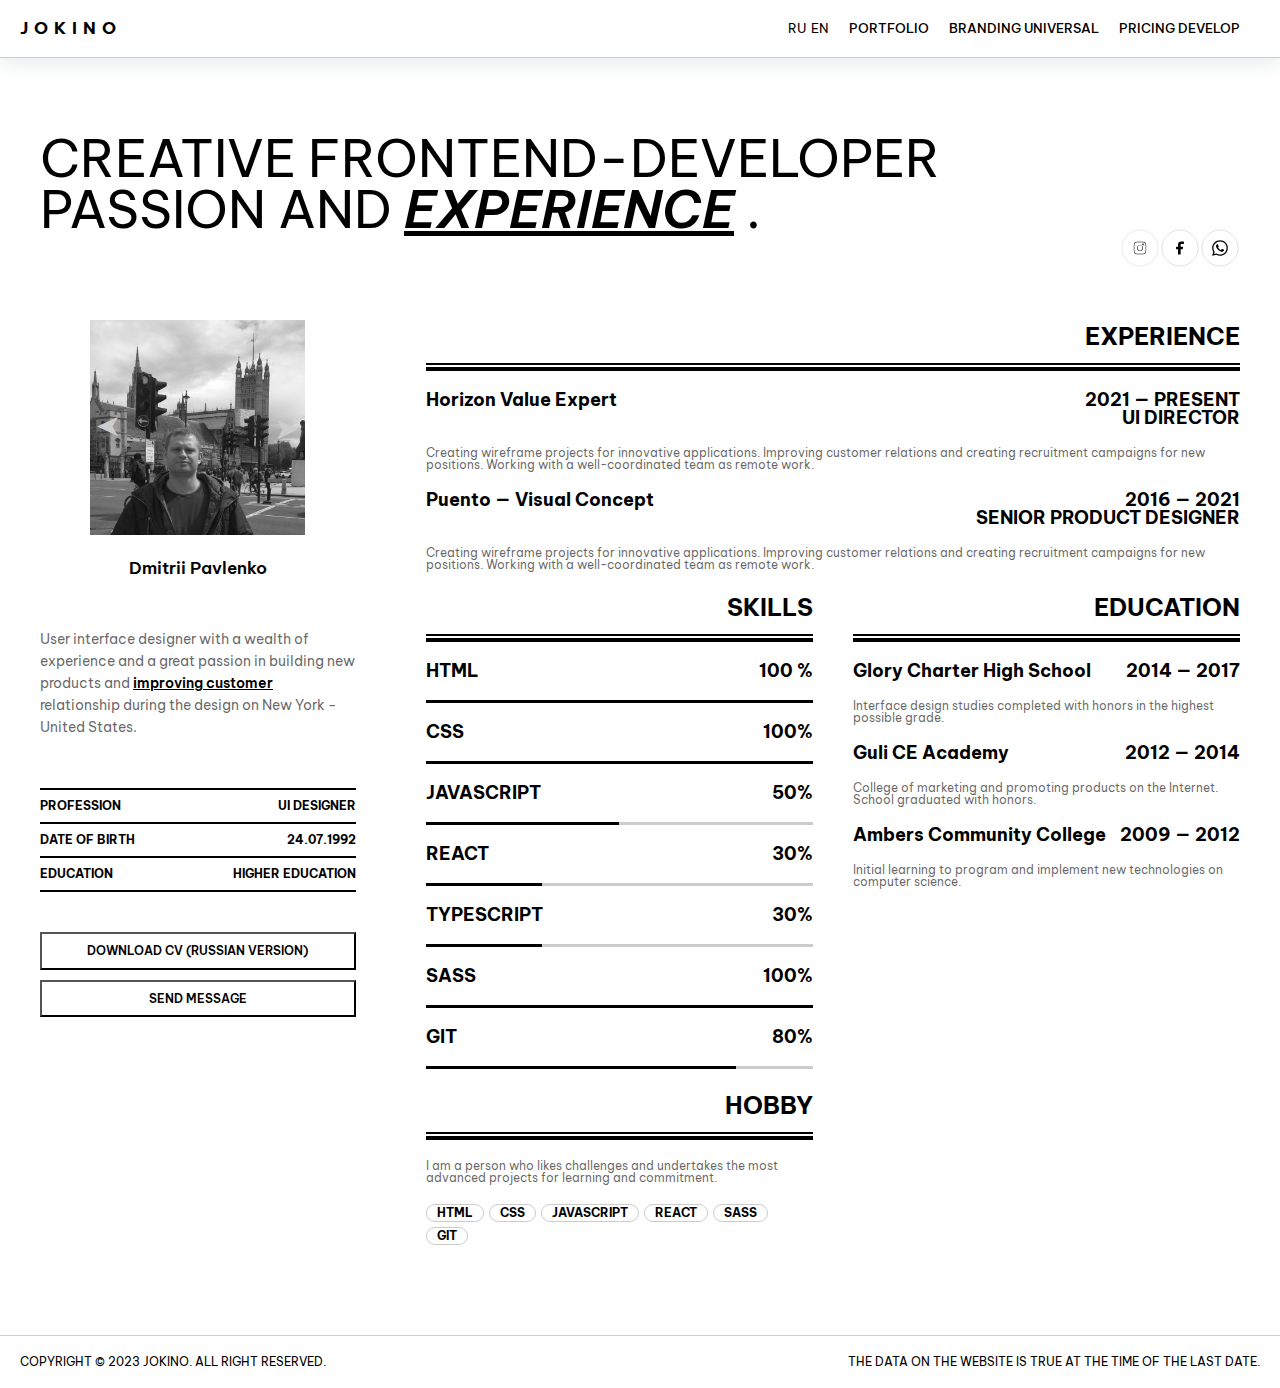
==== index.html @ 21a32575 "add slider" ====
<!doctype html>
<html lang="en">
<head>
    <meta charset="UTF-8">
    <meta name="viewport"
          content="width=device-width, user-scalable=no, initial-scale=1.0, maximum-scale=1.0, minimum-scale=1.0">
    <title>CV | Dmitrii Pavlenko</title>
    <link rel="stylesheet" href="./src/css/reset.css"/>
    <link rel="stylesheet" href="./src/css/style.css"/>
    <link rel="stylesheet" href="./src/css/normalize.css"/>
    <script defer src="./src/js/script.js"></script>
</head>
<body>
<header class="header">
    <div class="header__outer outer">
        <div class="header__inner inner">
            <div class="header__logo-box">
                <span class="header__logo-text">JOKINO</span>
            </div>
            <div class="header__language-box">
                <div class="header__language-item header__language--ru">RU</div>
                <div class="header__language-item header__language--en">EN</div>
            </div>
            <nav id="nav" class="header__nav">
                <ul class="header__nav-list">
                    <li>
                        <span class="header__logo-text logo-text-appear">JOKINO</span>
                    </li>
                    <li class="header__nav-item">
                        <a class="header__nav-link" href="#">PORTFOLIO</a>
                    </li>
                    <li class="header__nav-item">
                        <a class="header__nav-link" href="#">BRANDING UNIVERSAL</a>
                    </li>
                    <li class="header__nav-item">
                        <a class="header__nav-link" href="#">PRICING DEVELOP</a>
                    </li>
                </ul>
            </nav>
            <div class="header__burger-box" >
                <div id="burger" class="header__burger-button" tabindex="0">
                    <div class="header__burger-line-box">
                        <div class="header__line header__line--top"></div>
                        <div class="header__line header__line--bottom"></div>
                    </div>
                </div>
            </div>
        </div>
    </div>
</header>
<div class="content">
    <div class="content__outer outer">
        <div class="content__inner inner">
            <div class="content__top-container">
                <div class="content__title-box">
                    <h1 class="content__title">CREATIVE FRONTEND-DEVELOPER <br> PASSION AND <span
                            class="content__title-strong">EXPERIENCE</span> .</h1>
                </div>
                <div class="content__social">
                    <ul class="content__social-list">
                        <li class="content__social-item">
                            <a href="https://www.instagram.com/dmitry_pavlenko_frontend/" class="content__social-link">
                                <svg class="content__social-icon content__social-icon--inst" fill="#000000" width="64px"
                                     height="64px" viewBox="-49.28 -49.28 162.56 162.56"
                                     xmlns="http://www.w3.org/2000/svg">
                                    <g id="SVGRepo_bgCarrier" stroke-width="0"
                                       transform="translate(3.1999999999999993,3.1999999999999993), scale(0.9)">
                                        <rect x="-49.28" y="-49.28" width="162.56" height="162.56" rx="81.28"
                                              fill="#ffffff" stroke-width="2" stroke="#CCCCCC"></rect>
                                    </g>
                                    <g id="SVGRepo_tracerCarrier" stroke-linecap="round" stroke-linejoin="round"></g>
                                    <g id="SVGRepo_iconCarrier"><title></title>
                                        <path d="M44,57H20A13,13,0,0,1,7,44V20A13,13,0,0,1,20,7H44A13,13,0,0,1,57,20V44A13,13,0,0,1,44,57ZM20,9A11,11,0,0,0,9,20V44A11,11,0,0,0,20,55H44A11,11,0,0,0,55,44V20A11,11,0,0,0,44,9Z"></path>
                                        <path d="M32,43.67A11.67,11.67,0,1,1,43.67,32,11.68,11.68,0,0,1,32,43.67Zm0-21.33A9.67,9.67,0,1,0,41.67,32,9.68,9.68,0,0,0,32,22.33Z"></path>
                                        <path d="M44.5,21A3.5,3.5,0,1,1,48,17.5,3.5,3.5,0,0,1,44.5,21Zm0-5A1.5,1.5,0,1,0,46,17.5,1.5,1.5,0,0,0,44.5,16Z"></path>
                                    </g>
                                </svg>
                            </a>
                        </li>
                        <li class="content__social-item">
                            <a href="https://www.facebook.com/DmitriijPavlenko/" class="content__social-link">
                                <svg class="content__social-icon content__social-icon--fb" fill="#000000" width="40px"
                                     height="40px" viewBox="-18.48 -18.48 60.96 60.96" id="facebook"
                                     data-name="Flat Color" xmlns="http://www.w3.org/2000/svg">
                                    <g id="SVGRepo_bgCarrier" stroke-width="0"
                                       transform="translate(1.1999999999999993,1.1999999999999993), scale(0.9)">
                                        <rect x="-18.48" y="-18.48" width="60.96" height="60.96" rx="30.48"
                                              fill="#ffffff" stroke-width="1" stroke="#CCCCCC"></rect>
                                    </g>
                                    <g id="SVGRepo_tracerCarrier" stroke-linecap="round" stroke-linejoin="round"></g>
                                    <g id="SVGRepo_iconCarrier">
                                        <path id="primary"
                                              d="M14,6h3a1,1,0,0,0,1-1V3a1,1,0,0,0-1-1H14A5,5,0,0,0,9,7v3H7a1,1,0,0,0-1,1v2a1,1,0,0,0,1,1H9v7a1,1,0,0,0,1,1h2a1,1,0,0,0,1-1V14h2.22a1,1,0,0,0,1-.76l.5-2a1,1,0,0,0-1-1.24H13V7A1,1,0,0,1,14,6Z"></path>
                                    </g>
                                </svg>
                            </a>
                        </li>
                        <li class="content__social-item">
                            <a href="https://wa.me/79615162406" class="content__social-link">

                                <svg class="content__social-icon content__social-icon--whats" fill="#000000"
                                     height="64px" width="64px" id="Icon"
                                     xmlns="http://www.w3.org/2000/svg"
                                     viewBox="-18.48 -18.48 60.96 60.96"
                                     xml:space="preserve" stroke="#7c7c7c" stroke-width="0.00024000000000000003"><g id="SVGRepo_bgCarrier" stroke-width="0" transform="translate(1.1999999999999993,1.1999999999999993), scale(0.9)"><rect x="-18.48" y="-18.48" width="60.96" height="60.96" rx="30.48" fill="#ffffff" stroke-width="1" stroke="#CCCCCC"></rect></g>
                                    <g id="SVGRepo_tracerCarrier" stroke-linecap="round" stroke-linejoin="round"
                                       stroke="#CCCCCC" stroke-width="0.096"></g>
                                    <g id="SVGRepo_iconCarrier"> <g id="WA_Logo"> <g> <path fill-rule="evenodd"
                                                                                            clip-rule="evenodd"
                                                                                            d="M20.5,3.5C18.25,1.25,15.2,0,12,0C5.41,0,0,5.41,0,12c0,2.11,0.65,4.11,1.7,5.92 L0,24l6.33-1.55C8.08,23.41,10,24,12,24c6.59,0,12-5.41,12-12C24,8.81,22.76,5.76,20.5,3.5z M12,22c-1.78,0-3.48-0.59-5.01-1.49 l-0.36-0.22l-3.76,0.99l1-3.67l-0.24-0.38C2.64,15.65,2,13.88,2,12C2,6.52,6.52,2,12,2c2.65,0,5.2,1.05,7.08,2.93S22,9.35,22,12 C22,17.48,17.47,22,12,22z M17.5,14.45c-0.3-0.15-1.77-0.87-2.04-0.97c-0.27-0.1-0.47-0.15-0.67,0.15 c-0.2,0.3-0.77,0.97-0.95,1.17c-0.17,0.2-0.35,0.22-0.65,0.07c-0.3-0.15-1.26-0.46-2.4-1.48c-0.89-0.79-1.49-1.77-1.66-2.07 c-0.17-0.3-0.02-0.46,0.13-0.61c0.13-0.13,0.3-0.35,0.45-0.52s0.2-0.3,0.3-0.5c0.1-0.2,0.05-0.37-0.02-0.52 C9.91,9.02,9.31,7.55,9.06,6.95c-0.24-0.58-0.49-0.5-0.67-0.51C8.22,6.43,8.02,6.43,7.82,6.43S7.3,6.51,7.02,6.8 C6.75,7.1,5.98,7.83,5.98,9.3c0,1.47,1.07,2.89,1.22,3.09c0.15,0.2,2.11,3.22,5.1,4.51c0.71,0.31,1.27,0.49,1.7,0.63 c0.72,0.23,1.37,0.2,1.88,0.12c0.57-0.09,1.77-0.72,2.02-1.42c0.25-0.7,0.25-1.3,0.17-1.42C18,14.68,17.8,14.6,17.5,14.45z"></path> </g> </g> </g></svg>
                            </a>
                        </li>
                    </ul>
                </div>
            </div>
            <div class="content__bottom-container">
                <div class="content__left">
                    <div class="content__slider">
                    <div class="content__slider-line">
                        <img class="content__slider-img" src="./src/images/avatar.jpg" alt="Photo London">
                        <img class="content__slider-img" src="./src/images/avatarThai.jpg" alt="Photo Thai">
                        <img class="content__slider-img" src="./src/images/avatarAlmatyCut.jpg" alt="Photo Thai">


                    </div>
                        <button class="content__btn content__btn--prev">&#10148</button>
                        <button class="content__btn content__btn--next">&#10148</button>

                    </div>
                    <p class="content__name">Dmitrii Pavlenko</p>
                    <p class="content__name-description description">
                        User interface designer with a wealth of experience and a great passion in building new products
                        and <u class="content__description-strong">improving customer</u> relationship during the design
                        on New York - United States.
                    </p>
                    <div class="content__personality-box">
                        <div class="content__personality-item content__personality-item--first">
                            <span class="content__text text">PROFESSION</span>
                            <span class="content__text text">UI DESIGNER</span>
                        </div>
                        <div class="content__personality-item">
                            <span class="content__text text">DATE OF BIRTH</span>
                            <span class="content__text text">24.07.1992</span>
                        </div>
                        <div class="content__personality-item">
                            <span class="content__text text">EDUCATION</span>
                            <span class="content__text text">HIGHER EDUCATION</span>
                        </div>
                    </div>
                    <div>
                        <a href="./src/files/cv_russian.pdf" download>
                            <button class="content__button">DOWNLOAD CV (RUSSIAN VERSION)</button>
                        </a>
                    </div>
                    <button class="content__button">SEND MESSAGE</button>
                </div>
                <div class="content__right">
                    <div class="content__middle-box">
                        <div class="content__heading-box">
                            <h3 class="content__middle-heading">EXPERIENCE</h3>
                            <div class="content__middle-line"></div>
                        </div>
                        <div class="content__middle-personality-box">
                            <div class="content__middle-personality-item">
                                <span class="content__personality-item-left text">Horizon Value Expert</span>
                                <div class="content_personality-item-right">
                                    <span class="content__personality-text text">2021 — PRESENT </span>
                                    <span class="content__personality-text text">UI DIRECTOR</span>
                                </div>
                            </div>

                            <p class="content__middle-personality-description description">Creating wireframe projects
                                for
                                innovative
                                applications. Improving customer relations and creating recruitment campaigns for new
                                positions. Working with a well-coordinated team as remote work.
                            </p>
                        </div>
                        <div class="content__middle-personality-box">
                            <div class="content__middle-personality-item">
                                <span class="content__personality-item-left text">Puento — Visual Concept</span>
                                <div class="content_personality-item-right">
                                    <span class="content__personality-text text">2016 — 2021</span>
                                    <span class="content__personality-text text">SENIOR PRODUCT DESIGNER</span>
                                </div>
                            </div>
                            <p class="content__middle-personality-description description">Creating wireframe projects
                                for
                                innovative applications. Improving customer relations and creating recruitment campaigns
                                for new positions. Working with a well-coordinated team as remote work.
                            </p>
                        </div>
                    </div>
                    <div class="content__bottom-box">
                        <div class="content__bottom-left">
                            <div class="content__heading-box">
                                <h3 class="content__middle-heading">SKILLS</h3>
                                <div class="content__middle-line"></div>
                            </div>
                            <div class="content__middle-personality-box">
                                <div class="content__personality-item-box">
                                    <div class="content__middle-personality-item">
                                        <span class="content__personality-item-left text">HTML</span>
                                        <div class="content_personality-item-right">
                                            <span class="content__personality-text text">100 %</span>
                                        </div>
                                    </div>
                                    <div class="content__scale content__scale--html"></div>
                                </div>
                                <div class="content__middle-personality-box">
                                    <div class="content__personality-item-box">
                                        <div class="content__middle-personality-item">
                                            <span class="content__personality-item-left text">CSS</span>
                                            <div class="content_personality-item-right">
                                                <span class="content__personality-text text">100%</span>
                                            </div>
                                        </div>
                                        <div class="content__scale content__scale--css"></div>
                                    </div>
                                </div>
                                <div class="content__middle-personality-box">
                                    <div class="content__personality-item-box">
                                        <div class="content__middle-personality-item">
                                            <span class="content__personality-item-left text">JAVASCRIPT</span>
                                            <div class="content_personality-item-right">
                                                <span class="content__personality-text text">50%</span>
                                            </div>
                                        </div>
                                        <div class="content__scale content__scale--javascript"></div>
                                    </div>
                                </div>
                                <div class="content__middle-personality-box">
                                    <div class="content__personality-item-box">
                                        <div class="content__middle-personality-item">
                                            <span class="content__personality-item-left text">REACT</span>
                                            <div class="content_personality-item-right">
                                                <span class="content__personality-text text">30%</span>
                                            </div>
                                        </div>
                                        <div class="content__scale content__scale--react"></div>
                                    </div>
                                </div>
                                <div class="content__middle-personality-box">
                                    <div class="content__personality-item-box">
                                        <div class="content__middle-personality-item">
                                            <span class="content__personality-item-left text">TYPESCRIPT</span>
                                            <div class="content_personality-item-right">
                                                <span class="content__personality-text text">30%</span>
                                            </div>
                                        </div>
                                        <div class="content__scale content__scale--typescript"></div>
                                    </div>
                                </div>
                                <div class="content__middle-personality-box">
                                    <div class="content__personality-item-box">
                                        <div class="content__middle-personality-item">
                                            <span class="content__personality-item-left text">SASS</span>
                                            <div class="content_personality-item-right">
                                                <span class="content__personality-text text">100%</span>
                                            </div>
                                        </div>
                                        <div class="content__scale content__scale--sass"></div>
                                    </div>
                                </div>
                                <div class="content__middle-personality-box">
                                    <div class="content__personality-item-box">
                                        <div class="content__middle-personality-item">
                                            <span class="content__personality-item-left text">GIT</span>
                                            <div class="content_personality-item-right">
                                                <span class="content__personality-text text">80%</span>
                                            </div>
                                        </div>
                                        <div class="content__scale content__scale--git"></div>
                                    </div>
                                </div>
                            </div>
                            <div class="content__heading-box">
                                <h3 class="content__middle-heading">HOBBY</h3>
                                <div class="content__middle-line"></div>
                            </div>
                            <p class="content__middle-personality-description description">I am a person who likes
                                challenges and undertakes the most advanced projects for learning and commitment.
                            </p>
                            <div class="content__tag-box">
                                <div class="content__tag">HTML</div>
                                <div class="content__tag">CSS</div>
                                <div class="content__tag">JAVASCRIPT</div>
                                <div class="content__tag">REACT</div>
                                <div class="content__tag">SASS</div>
                                <div class="content__tag">GIT</div>
                            </div>

                        </div>
                        <div class="content__bottom-right">
                            <div class="content__heading-box">
                                <h3 class="content__middle-heading">EDUCATION</h3>
                                <div class="content__middle-line"></div>
                            </div>
                            <div class="content__middle-personality-box">
                                <div class="content__middle-personality-item">
                                    <span class="content__personality-item-left text">Glory Charter High School</span>
                                    <div class="content_personality-item-right">
                                        <span class="content__personality-text text">2014 — 2017</span>
                                    </div>
                                </div>
                                <p class="content__middle-personality-description description">Interface design studies
                                    completed with honors in the highest possible grade.
                                </p>
                            </div>
                            <div class="content__middle-personality-box">
                                <div class="content__middle-personality-item">
                                    <span class="content__personality-item-left text">Guli CE Academy</span>
                                    <div class="content_personality-item-right">
                                        <span class="content__personality-text text">2012 — 2014</span>
                                    </div>
                                </div>

                                <p class="content__middle-personality-description description">College of marketing and
                                    promoting products on the Internet. School graduated with honors.
                                </p>
                            </div>
                            <div class="content__middle-personality-box">
                                <div class="content__middle-personality-item">
                                    <span class="content__personality-item-left text">Ambers Community College</span>
                                    <div class="content_personality-item-right">
                                        <span class="content__personality-text text">2009 — 2012</span>
                                    </div>
                                </div>
                                <p class="content__middle-personality-description description">Initial learning to
                                    program and implement new technologies on computer science.
                                </p>
                            </div>

                        </div>
                    </div>
                </div>
            </div>
        </div>
    </div>
</div>
<footer class="footer">
    <div class="footer__outer outer">
        <div class="footer__inner inner">
            <div class="footer__copyright-box">
                <p> COPYRIGHT © 2023 JOKINO. ALL RIGHT RESERVED.</p>
            </div>
            <div CLASS="footer__data-box">
                <p class="footer__data-text">THE DATA ON THE WEBSITE IS TRUE AT THE TIME OF THE LAST DATE.
            </div>
        </div>
    </div>
</footer>

</body>
</html>
---- src/css/style.css ----
@import url('https://fonts.googleapis.com/css2?family=Be+Vietnam+Pro:wght@400;500;600&display=swap');

* {
    box-sizing: border-box;
}

a {
    color: inherit;
}

html {
    font-family: 'Be Vietnam Pro', sans-serif;
    font-size: 12px;
}

.description {
    color: #00000099;
}

.text {
    font-size: 1.5rem;
    font-weight: 700;
}

.outer {
    margin: 0 auto;
    max-width: 1920px;
}

.inner {
    margin: 0 auto;
    max-width: 1870px;
}

.header {
    margin-bottom: 40px;
    border-bottom: 1px solid #CCCCCC;
    box-shadow: 0 4px 21px -1px rgba(34, 60, 80, 0.13);
}

.header__inner {
    display: flex;
    align-items: center;
    padding: 20px;
    position: relative;
}

.header__logo-box {
    margin-right: auto;
}

.header__logo-text {
    font-weight: 700;
    font-size: 1.42rem;
    letter-spacing: 0.5rem;
}

.logo-text-appear {
    margin-bottom: 90px;
    display: none;
}

.header__language-box {
    display: flex;
    margin-right: 20px;
}

.header__language-item {
    font-size: 1.085rem;
}

.header__language--ru {
    margin-right: 5px;
}

.header__nav-list {
    display: flex;
}

.header__nav-item {
    margin-right: 20px;
}

.header__nav-link {
    font-size: 1.085rem;
    font-weight: 500;
}

.header__nav-link:hover {
    text-decoration: underline;
}

.header__burger-button {
    position: relative;
    padding: 2px;
    display: none;
    flex-direction: column;
    justify-content: center;
    width: 50px;
    height: 50px;
    cursor: pointer;
}

.header__burger-button:hover .header__line--bottom {
    width: 100%;
}

.header__burger-line-box {
    display: flex;
    flex-direction: column;
    justify-content: center;
    width: 100%;
    height: 6px;
}

.header__line {
    height: 1px;
    background-color: #000000;
    transition: all 0.5s;
}

.header__line--top {
    margin-bottom: 3px;
    width: 100%;
}

.header__line--bottom {
    height: 2px;
    width: 50%;
}


.content__inner {
    max-width: 1200px;
}


.content__top-container {
    margin-bottom: 50px;
    display: flex;
    align-items: flex-end;
    justify-content: space-between;
}

.content__title-box {

}

.content__title {
    font-size: 4.3rem;
}

.content__title-strong {
    font-weight: 600;
    text-decoration: underline;
    font-style: oblique;
    animation: strong-appear 2s linear;
}


.content__social-list {
    display: flex;
}

.content__social-icon {
    width: 40px;
    height: 40px;
    background-repeat: no-repeat;
    background-size: cover;
    transition: all 0.5s ease-in-out;
}

.content__social-icon:hover {
    fill: #ffffff
}

.content__social-icon:hover rect {
    fill: #000000
}

.content__bottom-container {
    margin-bottom: 90px;
    display: flex;
    flex-wrap: nowrap;
}

.content__left {
    margin-right: 70px;
    display: flex;
    flex-direction: column;
    flex-basis: 40%;
}

.content__slider {
    width: 215px;
    margin: 0 auto 25px auto;
    overflow: hidden;
    position: relative;
}

.content__slider-line {
    display: flex;

    transition: all 1s;
}

.content__slider-img {
    width: 215px;
    height: 215px;
    object-fit: cover;
    filter: grayscale(100%);
}

.content__slider-img:hover {
    animation: zoom 0.9s linear both;
}

.content__btn {
    position: absolute;
    top: 50%;
    font-size: 2.5rem;
    color: #CCCCCC;
    background-color: transparent;
    border: #CCCCCC;
    line-height: 1;
}

.content__btn:hover {
    cursor: pointer;
    color: #ffffff;
    /*background-color: #CCCCCC;*/
}

.content__btn--prev {
    left: 0;
    transform: translateY(-50%) rotate(180deg);
}

.content__btn--next {
    right: 0;
    transform: translateY(-50%) ;
}


.content__name {
    margin: 0 auto 50px auto;
    font-size: 1.45rem;
    font-weight: 600;
}

.content__name-description {
    margin-bottom: 50px;
    font-size: 1.18rem;
    font-weight: 400;
    line-height: 22px;
}

.content__description-strong {
    font-weight: 600;
    color: #000000;
    animation: strong-description-appear 2s linear;
}

.content__personality-box {
    margin-bottom: 40px;
}

.content__personality-item--first {
    border-top: 2px solid #000000;
}

.content__personality-item {
    display: flex;
    justify-content: space-between;
    padding-top: 10px;
    padding-bottom: 10px;
    border-bottom: 2px solid #000000;
}

.content__button {
    margin-bottom: 10px;
    width: 100%;
    padding: 10px 20px 10px 20px;
    background-color: transparent;
    font-weight: 600;
    cursor: pointer;
    transition: all 0.5s ease-in-out;
}

.content__button:hover {
    background-color: #000000;
    color: #ffffff;
}

.content__heading-box {
    margin-bottom: 20px;
    overflow: hidden;
}

.content__middle-heading {
    text-align: end;
    margin-bottom: 10px;
    font-size: 2rem;
    font-weight: 700;
    line-height: 33px;
}

.content__middle-line {
    height: 8px;
    border-top: 2px solid black;
    border-bottom: 4px solid black;
    animation: line-transform 2s linear both;
}

.content__middle-personality-item {
    margin-bottom: 20px;
    display: flex;
    justify-content: space-between;
}

.content__personality-item-box {
    transition: all 0.5s;
}

.content__personality-item-box:hover {
    scale: 1.15;

}

.content__scale {
    margin-bottom: 20px;
    width: 100%;
    height: 3px;
    background-color: #CCCCCC;
}

.content__scale::after {
    content: '';
    display: block;
    width: 100%;
    height: 3px;
    background-color: #000000;
    z-index: 1;
    animation: scale-transform-100 2s linear both;
}

.content__scale--javascript:after {
    width: 50%;
    animation: scale-transform-50 2s linear both;
}

.content__scale--react:after {
    width: 30%;
    animation: scale-transform-30 2s linear both;
}

.content__scale--typescript:after {
    width: 30%;
    animation: scale-transform-30 2s linear both;
}

.content__scale--git:after {
    width: 80%;
    animation: scale-transform-80 2s linear both;
}


.content__text {
    font-weight: 700;
    font-size: 1rem;
}

.content_personality-item-right {
    display: flex;
    flex-direction: column;
}

.content__personality-text {
    text-align: end;
}

.content__middle-personality-description {
    margin-bottom: 20px;
}

.content__bottom-box {
    display: flex;
}

.content__bottom-left {
    margin-right: 40px;
    flex-basis: 50%;
}

.content__bottom-right {
    flex-basis: 50%;
}

.content__tag-box {
    display: flex;
    flex-direction: row;
    gap: 5px;
    flex-wrap: wrap;
}

.content__tag {
    border: 1px solid #CCCCCC;
    border-radius: 10px;
    padding: 2px 10px;
    font-weight: 700;

}

.footer {
    border-top: 1px solid #CCCCCC;

}

.footer__inner {
    display: flex;
    justify-content: space-between;
    padding: 20px;
}


@keyframes strong-appear {
    from {
        opacity: 0;
    }
    to {
        opacity: 1;
    }
}

@keyframes zoom {
    0% {
        transform: scale(1);
    }

    100% {
        filter: grayscale(0);
        transform: scale(1.1);
    }
}

@keyframes strong-description-appear {
    from {
        opacity: 0;
    }
    to {
        opacity: 1;
    }
}

@keyframes line-transform {
    0% {
        opacity: 0;
        transform: translateX(100%);
    }
    90% {
        opacity: 1;
        transform: translateX(90%);
    }
    100% {
        opacity: 1;
        transform: translateX(0%);
    }
}

@keyframes scale-transform-100 {
    0% {
        opacity: 0;
        width: 0;
    }
    100% {
        opacity: 1;
        width: 100%;
    }
}

@keyframes scale-transform-50 {
    0% {
        opacity: 0;
        width: 0;
    }
    100% {
        opacity: 1;
        width: 50%;
    }
}

@keyframes scale-transform-30 {
    0% {
        opacity: 0;
        width: 0;
    }
    100% {
        opacity: 1;
        width: 30%;
    }
}

@keyframes scale-transform-80 {
    0% {
        opacity: 0;
        width: 0;
    }
    100% {
        opacity: 1;
        width: 80%;
    }
}

@media (max-width: 1024px) {
    .logo-text-appear {
        display: block;
        color: #ffffff;
    }

    .header__burger-button {
        display: flex;
        z-index: 11;

    }

    .header__burger-button--is-active {
        position: fixed;
        top: 20px;
        right: 20px;

    }

    .header__burger-button--is-active .header__line {
        background-color: #ffffff;
        transition: all 0.5s;
    }

    .header__burger-button--is-active .header__line--top {
        transform: translateY(0px) rotate(-45deg);
        height: 2px;
    }

    .header__burger-button--is-active .header__line--bottom {
        transform: translateY(-5px) rotate(45deg);
        width: 100%;
    }


    .header__nav {
        margin-right: 0;
        position: fixed;
        right: 0;
        top: 1px;
        z-index: 10;
        background-color: #000000;
        transition: transform 0.6s ease-in-out;
        transform: translateX(110%);
        height: 100vh;
    }

    .header__nav-list {
        flex-direction: column;
        padding: 40px 30px 60px 30px;
    }

    .header__nav-item {
        margin-right: 0;
        color: #ffffff;

    }

    .header__nav-item:not(:last-child) {
        margin-bottom: 60px;
    }

    .header__nav-link {
        font-size: 1.5rem;
        font-weight: 600;
    }

    .header__nav--is-active {
        transform: none
    }
}
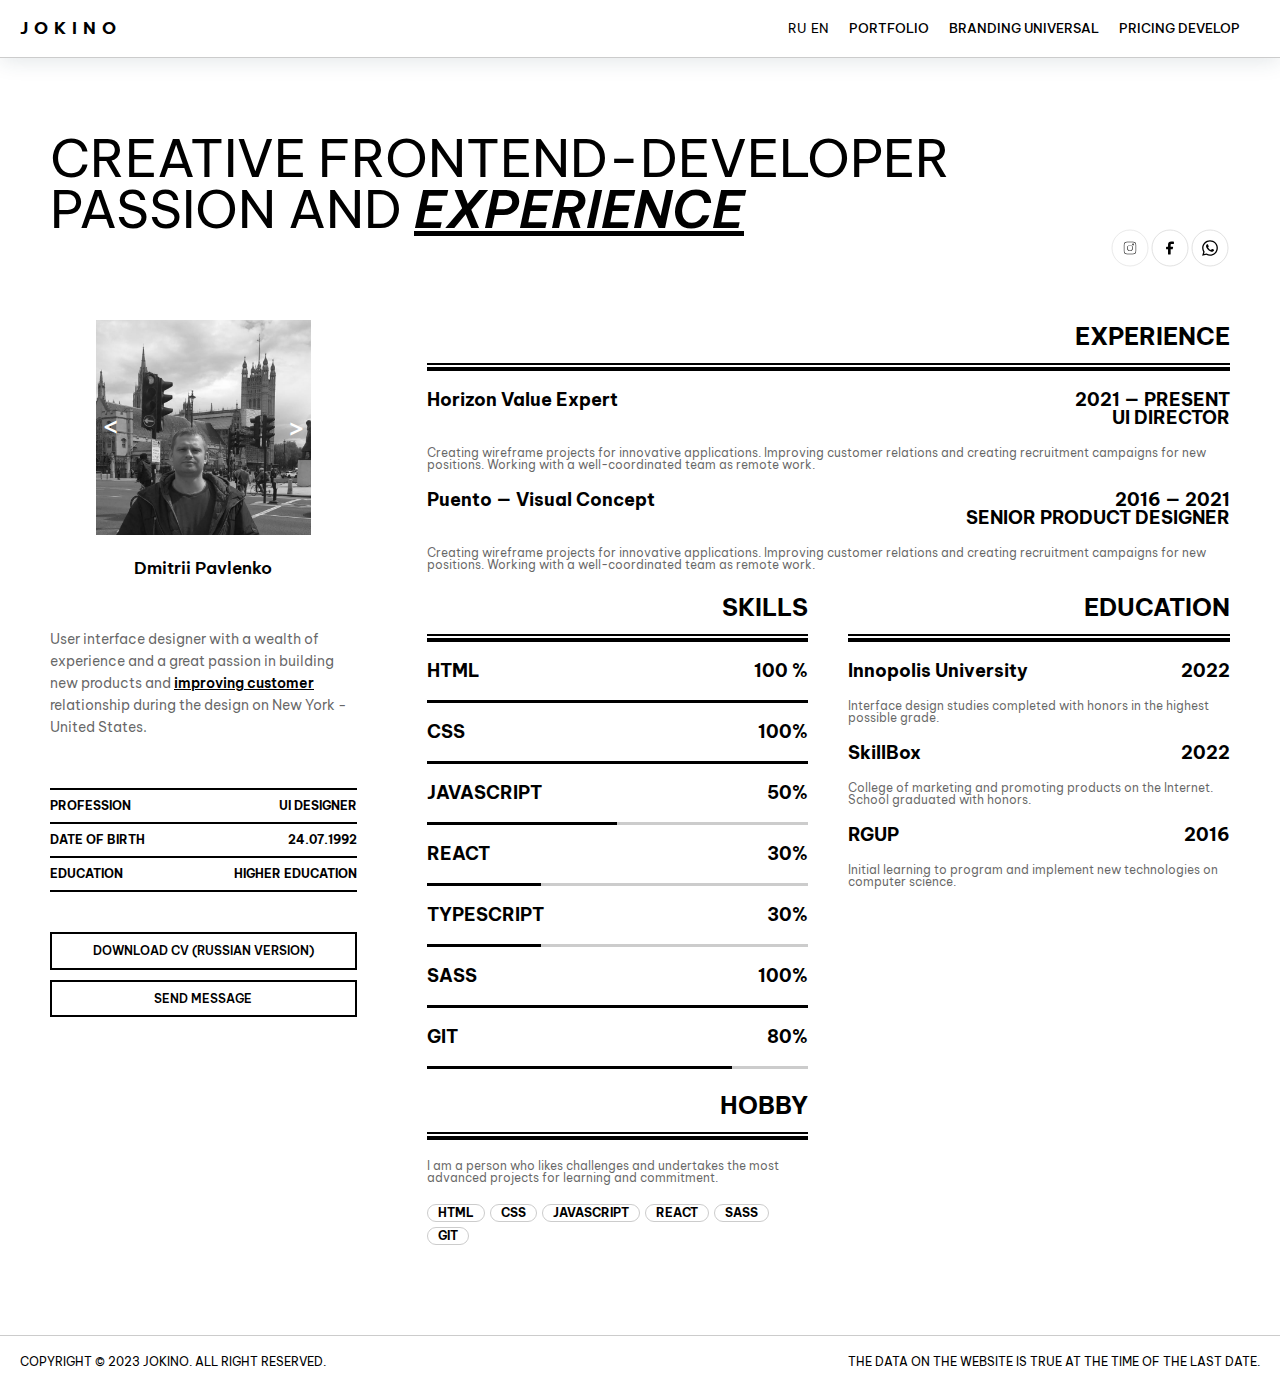
==== commit a14f79d5: "add adaptive" ====
--- a/index.html
+++ b/index.html
@@ -37,7 +37,7 @@
                     </li>
                 </ul>
             </nav>
-            <div class="header__burger-box" >
+            <div class="header__burger-box">
                 <div id="burger" class="header__burger-button" tabindex="0">
                     <div class="header__burger-line-box">
                         <div class="header__line header__line--top"></div>
@@ -54,12 +54,13 @@
             <div class="content__top-container">
                 <div class="content__title-box">
                     <h1 class="content__title">CREATIVE FRONTEND-DEVELOPER <br> PASSION AND <span
-                            class="content__title-strong">EXPERIENCE</span> .</h1>
+                            class="content__title-strong">EXPERIENCE</span></h1>
                 </div>
                 <div class="content__social">
                     <ul class="content__social-list">
                         <li class="content__social-item">
-                            <a href="https://www.instagram.com/dmitry_pavlenko_frontend/" class="content__social-link">
+                            <a href="https://www.instagram.com/dmitry_pavlenko_frontend/" class="content__social-link"
+                               target="_blank">
                                 <svg class="content__social-icon content__social-icon--inst" fill="#000000" width="64px"
                                      height="64px" viewBox="-49.28 -49.28 162.56 162.56"
                                      xmlns="http://www.w3.org/2000/svg">
@@ -78,7 +79,8 @@
                             </a>
                         </li>
                         <li class="content__social-item">
-                            <a href="https://www.facebook.com/DmitriijPavlenko/" class="content__social-link">
+                            <a href="https://www.facebook.com/DmitriijPavlenko/" class="content__social-link"
+                               target="_blank">
                                 <svg class="content__social-icon content__social-icon--fb" fill="#000000" width="40px"
                                      height="40px" viewBox="-18.48 -18.48 60.96 60.96" id="facebook"
                                      data-name="Flat Color" xmlns="http://www.w3.org/2000/svg">
@@ -96,8 +98,7 @@
                             </a>
                         </li>
                         <li class="content__social-item">
-                            <a href="https://wa.me/79615162406" class="content__social-link">
-
+                            <a href="https://wa.me/79615162406" class="content__social-link" target="_blank">
                                 <svg class="content__social-icon content__social-icon--whats" fill="#000000"
                                      height="64px" width="64px" id="Icon"
                                      xmlns="http://www.w3.org/2000/svg"
@@ -116,15 +117,15 @@
             <div class="content__bottom-container">
                 <div class="content__left">
                     <div class="content__slider">
-                    <div class="content__slider-line">
-                        <img class="content__slider-img" src="./src/images/avatar.jpg" alt="Photo London">
-                        <img class="content__slider-img" src="./src/images/avatarThai.jpg" alt="Photo Thai">
-                        <img class="content__slider-img" src="./src/images/avatarAlmatyCut.jpg" alt="Photo Thai">
-
-
-                    </div>
-                        <button class="content__btn content__btn--prev">&#10148</button>
-                        <button class="content__btn content__btn--next">&#10148</button>
+                        <div class="content__slider-line">
+                            <img class="content__slider-img" src="./src/images/avatar.jpg" alt="Photo London">
+                            <img class="content__slider-img" src="./src/images/avatarThai.jpg" alt="Photo Thai">
+                            <img class="content__slider-img" src="./src/images/avatarAlmatyCut.jpg" alt="Photo Thai">
+
+
+                        </div>
+                        <button class="content__btn content__btn--prev" type="button">&gt</button>
+                        <button class="content__btn content__btn--next" type="button">&gt</button>
 
                     </div>
                     <p class="content__name">Dmitrii Pavlenko</p>
@@ -147,12 +148,23 @@
                             <span class="content__text text">HIGHER EDUCATION</span>
                         </div>
                     </div>
-                    <div>
-                        <a href="./src/files/cv_russian.pdf" download>
-                            <button class="content__button">DOWNLOAD CV (RUSSIAN VERSION)</button>
-                        </a>
-                    </div>
-                    <button class="content__button">SEND MESSAGE</button>
+                    <div class="content__button-box">
+
+                        <button class="content__button" type="button">
+                            <a class="content__button-link" href="./src/files/cv_russian.pdf" download>
+                                DOWNLOAD CV (RUSSIAN VERSION)
+                            </a>
+                        </button>
+
+                    </div>
+                    <div class="content__button-box">
+
+                        <button class="content__button" type="button">
+                            <a class="content__button-link" href="#" target="_blank">
+                                SEND MESSAGE
+                            </a>
+                        </button>
+                    </div>
                 </div>
                 <div class="content__right">
                     <div class="content__middle-box">
@@ -298,9 +310,9 @@
                             </div>
                             <div class="content__middle-personality-box">
                                 <div class="content__middle-personality-item">
-                                    <span class="content__personality-item-left text">Glory Charter High School</span>
+                                    <span class="content__personality-item-left text">Innopolis University</span>
                                     <div class="content_personality-item-right">
-                                        <span class="content__personality-text text">2014 — 2017</span>
+                                        <span class="content__personality-text text">2022</span>
                                     </div>
                                 </div>
                                 <p class="content__middle-personality-description description">Interface design studies
@@ -309,9 +321,9 @@
                             </div>
                             <div class="content__middle-personality-box">
                                 <div class="content__middle-personality-item">
-                                    <span class="content__personality-item-left text">Guli CE Academy</span>
+                                    <span class="content__personality-item-left text">SkillBox</span>
                                     <div class="content_personality-item-right">
-                                        <span class="content__personality-text text">2012 — 2014</span>
+                                        <span class="content__personality-text text">2022</span>
                                     </div>
                                 </div>
 
@@ -321,9 +333,9 @@
                             </div>
                             <div class="content__middle-personality-box">
                                 <div class="content__middle-personality-item">
-                                    <span class="content__personality-item-left text">Ambers Community College</span>
+                                    <span class="content__personality-item-left text">RGUP</span>
                                     <div class="content_personality-item-right">
-                                        <span class="content__personality-text text">2009 — 2012</span>
+                                        <span class="content__personality-text text">2016</span>
                                     </div>
                                 </div>
                                 <p class="content__middle-personality-description description">Initial learning to
--- a/src/css/style.css
+++ b/src/css/style.css
@@ -129,6 +129,11 @@
     width: 50%;
 }
 
+.content__outer {
+    max-width: 1340px;
+    padding-left: 50px;
+    padding-right: 50px;
+}
 
 .content__inner {
     max-width: 1200px;
@@ -192,7 +197,7 @@
 }
 
 .content__slider {
-    width: 215px;
+    max-width: 215px;
     margin: 0 auto 25px auto;
     overflow: hidden;
     position: relative;
@@ -200,13 +205,12 @@
 
 .content__slider-line {
     display: flex;
-
     transition: all 1s;
 }
 
 .content__slider-img {
-    width: 215px;
-    height: 215px;
+    max-width: 215px;
+    max-height: 215px;
     object-fit: cover;
     filter: grayscale(100%);
 }
@@ -219,7 +223,7 @@
     position: absolute;
     top: 50%;
     font-size: 2.5rem;
-    color: #CCCCCC;
+    color: #ffffff;
     background-color: transparent;
     border: #CCCCCC;
     line-height: 1;
@@ -227,8 +231,9 @@
 
 .content__btn:hover {
     cursor: pointer;
-    color: #ffffff;
-    /*background-color: #CCCCCC;*/
+    color: #CCCCCC;
+
+
 }
 
 .content__btn--prev {
@@ -238,7 +243,7 @@
 
 .content__btn--next {
     right: 0;
-    transform: translateY(-50%) ;
+    transform: translateY(-50%);
 }
 
 
@@ -277,19 +282,29 @@
     border-bottom: 2px solid #000000;
 }
 
+.content__button-box:not(:last-child) {
+    margin-bottom: 10px;
+}
+
 .content__button {
-    margin-bottom: 10px;
     width: 100%;
-    padding: 10px 20px 10px 20px;
+    padding: 0;
     background-color: transparent;
     font-weight: 600;
     cursor: pointer;
     transition: all 0.5s ease-in-out;
-}
+    border: 2px solid #000000;
+}
+
 
 .content__button:hover {
     background-color: #000000;
     color: #ffffff;
+}
+
+.content__button-link {
+    display: block;
+    padding: 10px 20px 10px 20px;
 }
 
 .content__heading-box {
@@ -511,6 +526,21 @@
     }
 }
 
+/*@media (max-width: 1780px) {*/
+/*    html {*/
+/*        font-size: calc(12 / 1640 * 100vw);*/
+/*    }*/
+/*}*/
+/*@media (max-width: 1640px) {*/
+/*    html {*/
+/*        font-size: calc(12 / 1640 * 100vw);*/
+/*    }*/
+/*}*/
+/*@media (max-width: 1440px) {*/
+/*    html {*/
+/*        font-size: calc(12 / 1440 * 100vw);*/
+/*    }*/
+/*}*/
 @media (max-width: 1024px) {
     .logo-text-appear {
         display: block;
@@ -527,7 +557,6 @@
         position: fixed;
         top: 20px;
         right: 20px;
-
     }
 
     .header__burger-button--is-active .header__line {
@@ -566,7 +595,6 @@
     .header__nav-item {
         margin-right: 0;
         color: #ffffff;
-
     }
 
     .header__nav-item:not(:last-child) {
@@ -581,4 +609,84 @@
     .header__nav--is-active {
         transform: none
     }
-}+
+    .content__title {
+        font-size: 3.3rem;
+    }
+
+}
+
+@media (max-width: 840px) {
+    .content__top-container {
+        flex-direction: column;
+        align-items: center;
+    }
+
+    .content__title {
+        font-size: 2.5rem;
+    }
+
+    .content__bottom-container {
+        flex-direction: column;
+        align-items: center;
+    }
+
+    .content__left {
+        margin-right: 0;
+        margin-bottom: 50px;
+    }
+
+    .content__slider {
+        max-width: 450px;
+    }
+
+    .content__slider-img {
+        max-width: 450px;
+        max-height: 450px;
+    }
+}
+
+@media (max-width: 540px) {
+    .content__bottom-box {
+        flex-direction: column;
+        align-items: center;
+    }
+
+    .content__bottom-left {
+        margin-right: 0;
+        margin-bottom: 50px;
+    }
+
+    .content__title {
+        font-size: 2rem;
+    }
+
+    .content__slider {
+        max-width: 350px;
+    }
+
+    .content__slider-img {
+        max-width: 350px;
+        max-height: 350px;
+    }
+
+    .content__outer {
+        padding-left: 10px;
+        padding-right: 10px;
+    }
+}
+
+@media (max-width: 540px) {
+    .content__slider {
+        max-width: 275px;
+    }
+
+    .content__slider-img {
+        max-width: 275px;
+        max-height: 275px;
+    }
+    .content__outer {
+        padding-left: 8px;
+        padding-right: 8px;
+    }
+}
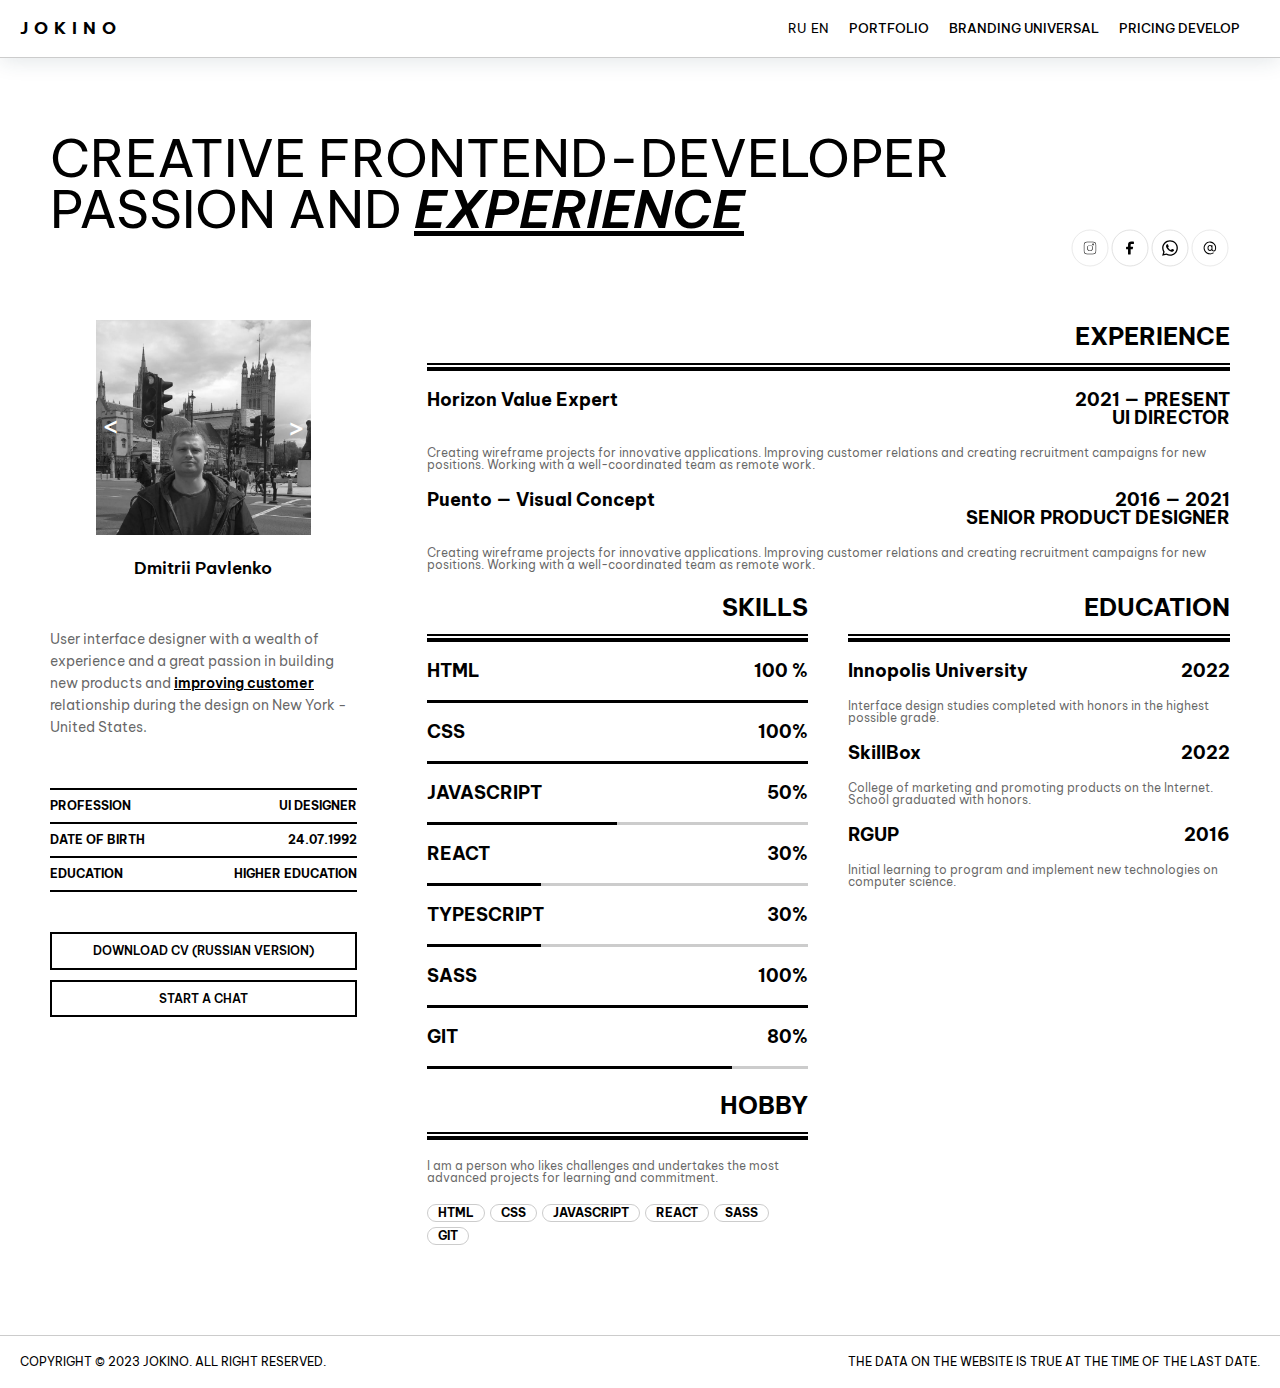
==== commit d9001f06: "fix adaptive" ====
--- a/index.html
+++ b/index.html
@@ -111,6 +111,17 @@
                                                                                             d="M20.5,3.5C18.25,1.25,15.2,0,12,0C5.41,0,0,5.41,0,12c0,2.11,0.65,4.11,1.7,5.92 L0,24l6.33-1.55C8.08,23.41,10,24,12,24c6.59,0,12-5.41,12-12C24,8.81,22.76,5.76,20.5,3.5z M12,22c-1.78,0-3.48-0.59-5.01-1.49 l-0.36-0.22l-3.76,0.99l1-3.67l-0.24-0.38C2.64,15.65,2,13.88,2,12C2,6.52,6.52,2,12,2c2.65,0,5.2,1.05,7.08,2.93S22,9.35,22,12 C22,17.48,17.47,22,12,22z M17.5,14.45c-0.3-0.15-1.77-0.87-2.04-0.97c-0.27-0.1-0.47-0.15-0.67,0.15 c-0.2,0.3-0.77,0.97-0.95,1.17c-0.17,0.2-0.35,0.22-0.65,0.07c-0.3-0.15-1.26-0.46-2.4-1.48c-0.89-0.79-1.49-1.77-1.66-2.07 c-0.17-0.3-0.02-0.46,0.13-0.61c0.13-0.13,0.3-0.35,0.45-0.52s0.2-0.3,0.3-0.5c0.1-0.2,0.05-0.37-0.02-0.52 C9.91,9.02,9.31,7.55,9.06,6.95c-0.24-0.58-0.49-0.5-0.67-0.51C8.22,6.43,8.02,6.43,7.82,6.43S7.3,6.51,7.02,6.8 C6.75,7.1,5.98,7.83,5.98,9.3c0,1.47,1.07,2.89,1.22,3.09c0.15,0.2,2.11,3.22,5.1,4.51c0.71,0.31,1.27,0.49,1.7,0.63 c0.72,0.23,1.37,0.2,1.88,0.12c0.57-0.09,1.77-0.72,2.02-1.42c0.25-0.7,0.25-1.3,0.17-1.42C18,14.68,17.8,14.6,17.5,14.45z"></path> </g> </g> </g></svg>
                             </a>
                         </li>
+                        <li class="content__social-item">
+                            <a href="mailto:dmitry9212@mail.ru" class="content__social-link" target="_blank">
+
+                                <svg class="content__social-icon content__social-icon--email" fill="#000000"
+                                     height="64px" width="64px" id="Icons"
+                                     viewBox="-24.64 -24.64 81.28 81.28" xml:space="preserve"><g id="SVGRepo_bgCarrier" stroke-width="0" transform="translate(1.5999999999999996,1.5999999999999996), scale(0.9)"><rect x="-24.64" y="-24.64" width="81.28" height="81.28" rx="40.64" fill="#ffffff" stroke-width="1" stroke="#CCCCCC"></rect></g>
+                                    <g id="SVGRepo_tracerCarrier" stroke-linecap="round" stroke-linejoin="round"></g>
+                                    <g id="SVGRepo_iconCarrier"> <path
+                                            d="M26.2,8.5c-2.2-3.2-5.6-5.2-9.3-5.5c-0.3,0-0.6,0-0.9,0c-3.7,0-7.2,1.6-9.7,4.3c-2.5,2.7-3.6,6.4-3.2,10.1 c0.7,6,5.5,10.8,11.5,11.4C15,29,15.5,29,16,29c2.6,0,5-0.7,7.2-2.2c0.5-0.3,0.6-0.9,0.3-1.4c-0.3-0.5-0.9-0.6-1.4-0.3 c-2.2,1.4-4.7,2.1-7.3,1.8c-5.1-0.5-9.1-4.6-9.7-9.7C4.7,14.1,5.7,11,7.8,8.7c2.3-2.5,5.6-3.9,9-3.6c3.2,0.2,6,1.9,7.8,4.6 c1.9,2.9,2.4,6.3,1.3,9.6l0,0.1c-0.3,1-1.3,1.7-2.4,1.7c-1.4,0-2.5-1.1-2.5-2.5V17v-2v-4c0-0.6-0.4-1-1-1s-1,0.4-1,1v0 c-0.8-0.6-1.9-1-3-1c-2.8,0-5,2.2-5,5v2c0,2.8,2.2,5,5,5c1.4,0,2.6-0.6,3.5-1.4c0.7,1.4,2.2,2.4,4,2.4c1.9,0,3.6-1.2,4.3-3.1l0-0.1 C29.1,16,28.5,11.9,26.2,8.5z M19,17c0,1.7-1.3,3-3,3s-3-1.3-3-3v-2c0-1.7,1.3-3,3-3s3,1.3,3,3V17z"></path> </g></svg>
+                            </a>
+                        </li>
                     </ul>
                 </div>
             </div>
@@ -121,12 +132,9 @@
                             <img class="content__slider-img" src="./src/images/avatar.jpg" alt="Photo London">
                             <img class="content__slider-img" src="./src/images/avatarThai.jpg" alt="Photo Thai">
                             <img class="content__slider-img" src="./src/images/avatarAlmatyCut.jpg" alt="Photo Thai">
-
-
                         </div>
                         <button class="content__btn content__btn--prev" type="button">&gt</button>
                         <button class="content__btn content__btn--next" type="button">&gt</button>
-
                     </div>
                     <p class="content__name">Dmitrii Pavlenko</p>
                     <p class="content__name-description description">
@@ -155,13 +163,11 @@
                                 DOWNLOAD CV (RUSSIAN VERSION)
                             </a>
                         </button>
-
                     </div>
                     <div class="content__button-box">
-
                         <button class="content__button" type="button">
-                            <a class="content__button-link" href="#" target="_blank">
-                                SEND MESSAGE
+                            <a class="content__button-link" href="https://wa.me/79615162406" target="_blank">
+                                START A CHAT
                             </a>
                         </button>
                     </div>
@@ -180,7 +186,6 @@
                                     <span class="content__personality-text text">UI DIRECTOR</span>
                                 </div>
                             </div>
-
                             <p class="content__middle-personality-description description">Creating wireframe projects
                                 for
                                 innovative
@@ -301,7 +306,6 @@
                                 <div class="content__tag">SASS</div>
                                 <div class="content__tag">GIT</div>
                             </div>
-
                         </div>
                         <div class="content__bottom-right">
                             <div class="content__heading-box">
@@ -342,7 +346,6 @@
                                     program and implement new technologies on computer science.
                                 </p>
                             </div>
-
                         </div>
                     </div>
                 </div>
@@ -362,6 +365,5 @@
         </div>
     </div>
 </footer>
-
 </body>
 </html>--- a/src/css/style.css
+++ b/src/css/style.css
@@ -139,16 +139,11 @@
     max-width: 1200px;
 }
 
-
 .content__top-container {
     margin-bottom: 50px;
     display: flex;
     align-items: flex-end;
     justify-content: space-between;
-}
-
-.content__title-box {
-
 }
 
 .content__title {
@@ -161,7 +156,6 @@
     font-style: oblique;
     animation: strong-appear 2s linear;
 }
-
 
 .content__social-list {
     display: flex;
@@ -176,11 +170,11 @@
 }
 
 .content__social-icon:hover {
-    fill: #ffffff
+    fill: #ffffff;
 }
 
 .content__social-icon:hover rect {
-    fill: #000000
+    fill: #000000;
 }
 
 .content__bottom-container {
@@ -197,7 +191,7 @@
 }
 
 .content__slider {
-    max-width: 215px;
+    width: 215px;
     margin: 0 auto 25px auto;
     overflow: hidden;
     position: relative;
@@ -209,8 +203,8 @@
 }
 
 .content__slider-img {
-    max-width: 215px;
-    max-height: 215px;
+    width: 215px;
+    height: 215px;
     object-fit: cover;
     filter: grayscale(100%);
 }
@@ -231,9 +225,7 @@
 
 .content__btn:hover {
     cursor: pointer;
-    color: #CCCCCC;
-
-
+    color: #000000;
 }
 
 .content__btn--prev {
@@ -245,7 +237,6 @@
     right: 0;
     transform: translateY(-50%);
 }
-
 
 .content__name {
     margin: 0 auto 50px auto;
@@ -296,7 +287,6 @@
     border: 2px solid #000000;
 }
 
-
 .content__button:hover {
     background-color: #000000;
     color: #ffffff;
@@ -339,7 +329,6 @@
 
 .content__personality-item-box:hover {
     scale: 1.15;
-
 }
 
 .content__scale {
@@ -379,7 +368,6 @@
     animation: scale-transform-80 2s linear both;
 }
 
-
 .content__text {
     font-weight: 700;
     font-size: 1rem;
@@ -423,12 +411,10 @@
     border-radius: 10px;
     padding: 2px 10px;
     font-weight: 700;
-
 }
 
 .footer {
     border-top: 1px solid #CCCCCC;
-
 }
 
 .footer__inner {
@@ -436,7 +422,6 @@
     justify-content: space-between;
     padding: 20px;
 }
-
 
 @keyframes strong-appear {
     from {
@@ -526,21 +511,18 @@
     }
 }
 
-/*@media (max-width: 1780px) {*/
-/*    html {*/
-/*        font-size: calc(12 / 1640 * 100vw);*/
-/*    }*/
-/*}*/
-/*@media (max-width: 1640px) {*/
-/*    html {*/
-/*        font-size: calc(12 / 1640 * 100vw);*/
-/*    }*/
-/*}*/
-/*@media (max-width: 1440px) {*/
-/*    html {*/
-/*        font-size: calc(12 / 1440 * 100vw);*/
-/*    }*/
-/*}*/
+@media (min-width: 1921px) {
+    .outer {
+        margin: 0 auto;
+        max-width: 3840px;
+    }
+
+    .inner {
+        margin: 0 auto;
+        max-width: 3640px;
+    }
+}
+
 @media (max-width: 1024px) {
     .logo-text-appear {
         display: block;
@@ -573,7 +555,6 @@
         transform: translateY(-5px) rotate(45deg);
         width: 100%;
     }
-
 
     .header__nav {
         margin-right: 0;
@@ -613,7 +594,6 @@
     .content__title {
         font-size: 3.3rem;
     }
-
 }
 
 @media (max-width: 840px) {
@@ -637,12 +617,12 @@
     }
 
     .content__slider {
-        max-width: 450px;
+        width: 450px;
     }
 
     .content__slider-img {
-        max-width: 450px;
-        max-height: 450px;
+        width: 450px;
+        height: 450px;
     }
 }
 
@@ -662,12 +642,12 @@
     }
 
     .content__slider {
-        max-width: 350px;
+        width: 350px;
     }
 
     .content__slider-img {
-        max-width: 350px;
-        max-height: 350px;
+        width: 350px;
+        height: 350px;
     }
 
     .content__outer {
@@ -678,13 +658,14 @@
 
 @media (max-width: 540px) {
     .content__slider {
-        max-width: 275px;
+        width: 275px;
     }
 
     .content__slider-img {
-        max-width: 275px;
-        max-height: 275px;
-    }
+        width: 275px;
+        height: 275px;
+    }
+
     .content__outer {
         padding-left: 8px;
         padding-right: 8px;
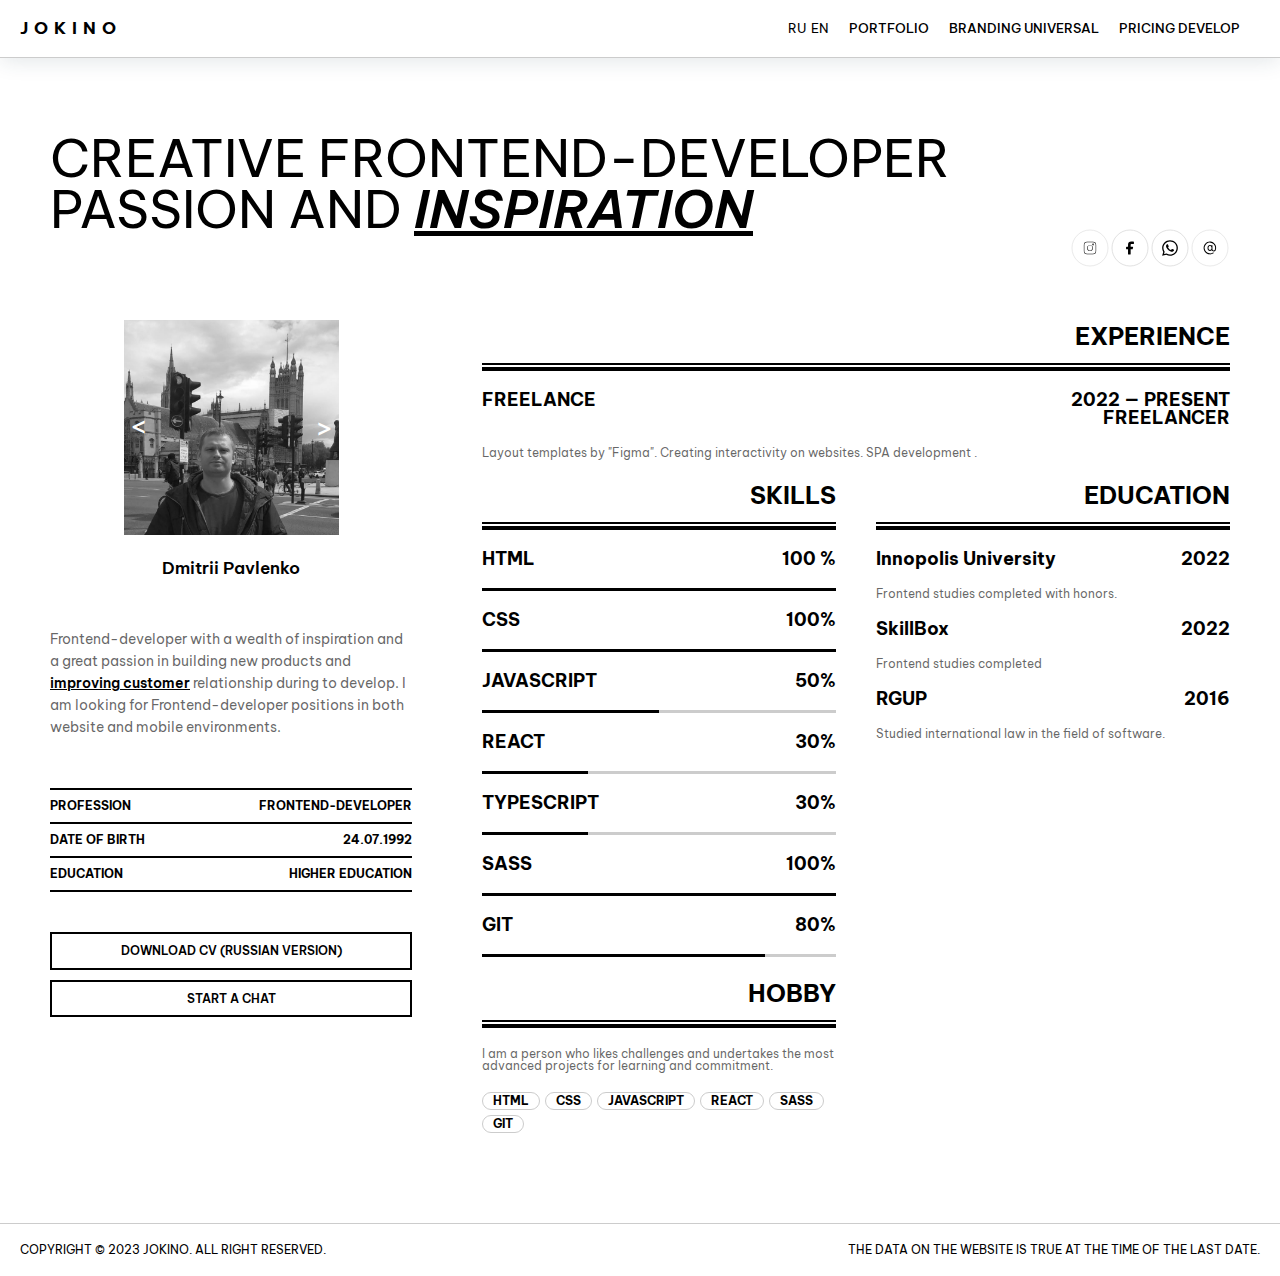
==== commit 1a44ece2: "clean code" ====
--- a/index.html
+++ b/index.html
@@ -54,7 +54,7 @@
             <div class="content__top-container">
                 <div class="content__title-box">
                     <h1 class="content__title">CREATIVE FRONTEND-DEVELOPER <br> PASSION AND <span
-                            class="content__title-strong">EXPERIENCE</span></h1>
+                            class="content__title-strong">INSPIRATION</span></h1>
                 </div>
                 <div class="content__social">
                     <ul class="content__social-list">
@@ -64,7 +64,7 @@
                                 <svg class="content__social-icon content__social-icon--inst" fill="#000000" width="64px"
                                      height="64px" viewBox="-49.28 -49.28 162.56 162.56"
                                      xmlns="http://www.w3.org/2000/svg">
-                                    <g id="SVGRepo_bgCarrier" stroke-width="0"
+                                    <g stroke-width="0"
                                        transform="translate(3.1999999999999993,3.1999999999999993), scale(0.9)">
                                         <rect x="-49.28" y="-49.28" width="162.56" height="162.56" rx="81.28"
                                               fill="#ffffff" stroke-width="2" stroke="#CCCCCC"></rect>
@@ -84,7 +84,7 @@
                                 <svg class="content__social-icon content__social-icon--fb" fill="#000000" width="40px"
                                      height="40px" viewBox="-18.48 -18.48 60.96 60.96" id="facebook"
                                      data-name="Flat Color" xmlns="http://www.w3.org/2000/svg">
-                                    <g id="SVGRepo_bgCarrier" stroke-width="0"
+                                    <g stroke-width="0"
                                        transform="translate(1.1999999999999993,1.1999999999999993), scale(0.9)">
                                         <rect x="-18.48" y="-18.48" width="60.96" height="60.96" rx="30.48"
                                               fill="#ffffff" stroke-width="1" stroke="#CCCCCC"></rect>
@@ -103,7 +103,7 @@
                                      height="64px" width="64px" id="Icon"
                                      xmlns="http://www.w3.org/2000/svg"
                                      viewBox="-18.48 -18.48 60.96 60.96"
-                                     xml:space="preserve" stroke="#7c7c7c" stroke-width="0.00024000000000000003"><g id="SVGRepo_bgCarrier" stroke-width="0" transform="translate(1.1999999999999993,1.1999999999999993), scale(0.9)"><rect x="-18.48" y="-18.48" width="60.96" height="60.96" rx="30.48" fill="#ffffff" stroke-width="1" stroke="#CCCCCC"></rect></g>
+                                     xml:space="preserve" stroke="#7c7c7c" stroke-width="0.00024000000000000003"><g stroke-width="0" transform="translate(1.1999999999999993,1.1999999999999993), scale(0.9)"><rect x="-18.48" y="-18.48" width="60.96" height="60.96" rx="30.48" fill="#ffffff" stroke-width="1" stroke="#CCCCCC"></rect></g>
                                     <g id="SVGRepo_tracerCarrier" stroke-linecap="round" stroke-linejoin="round"
                                        stroke="#CCCCCC" stroke-width="0.096"></g>
                                     <g id="SVGRepo_iconCarrier"> <g id="WA_Logo"> <g> <path fill-rule="evenodd"
@@ -116,7 +116,7 @@
 
                                 <svg class="content__social-icon content__social-icon--email" fill="#000000"
                                      height="64px" width="64px" id="Icons"
-                                     viewBox="-24.64 -24.64 81.28 81.28" xml:space="preserve"><g id="SVGRepo_bgCarrier" stroke-width="0" transform="translate(1.5999999999999996,1.5999999999999996), scale(0.9)"><rect x="-24.64" y="-24.64" width="81.28" height="81.28" rx="40.64" fill="#ffffff" stroke-width="1" stroke="#CCCCCC"></rect></g>
+                                     viewBox="-24.64 -24.64 81.28 81.28" xml:space="preserve"><g stroke-width="0" transform="translate(1.5999999999999996,1.5999999999999996), scale(0.9)"><rect x="-24.64" y="-24.64" width="81.28" height="81.28" rx="40.64" fill="#ffffff" stroke-width="1" stroke="#CCCCCC"></rect></g>
                                     <g id="SVGRepo_tracerCarrier" stroke-linecap="round" stroke-linejoin="round"></g>
                                     <g id="SVGRepo_iconCarrier"> <path
                                             d="M26.2,8.5c-2.2-3.2-5.6-5.2-9.3-5.5c-0.3,0-0.6,0-0.9,0c-3.7,0-7.2,1.6-9.7,4.3c-2.5,2.7-3.6,6.4-3.2,10.1 c0.7,6,5.5,10.8,11.5,11.4C15,29,15.5,29,16,29c2.6,0,5-0.7,7.2-2.2c0.5-0.3,0.6-0.9,0.3-1.4c-0.3-0.5-0.9-0.6-1.4-0.3 c-2.2,1.4-4.7,2.1-7.3,1.8c-5.1-0.5-9.1-4.6-9.7-9.7C4.7,14.1,5.7,11,7.8,8.7c2.3-2.5,5.6-3.9,9-3.6c3.2,0.2,6,1.9,7.8,4.6 c1.9,2.9,2.4,6.3,1.3,9.6l0,0.1c-0.3,1-1.3,1.7-2.4,1.7c-1.4,0-2.5-1.1-2.5-2.5V17v-2v-4c0-0.6-0.4-1-1-1s-1,0.4-1,1v0 c-0.8-0.6-1.9-1-3-1c-2.8,0-5,2.2-5,5v2c0,2.8,2.2,5,5,5c1.4,0,2.6-0.6,3.5-1.4c0.7,1.4,2.2,2.4,4,2.4c1.9,0,3.6-1.2,4.3-3.1l0-0.1 C29.1,16,28.5,11.9,26.2,8.5z M19,17c0,1.7-1.3,3-3,3s-3-1.3-3-3v-2c0-1.7,1.3-3,3-3s3,1.3,3,3V17z"></path> </g></svg>
@@ -138,14 +138,14 @@
                     </div>
                     <p class="content__name">Dmitrii Pavlenko</p>
                     <p class="content__name-description description">
-                        User interface designer with a wealth of experience and a great passion in building new products
-                        and <u class="content__description-strong">improving customer</u> relationship during the design
-                        on New York - United States.
+                        Frontend-developer with a wealth of inspiration and a great passion in building new products
+                        and <u class="content__description-strong">improving customer</u> relationship during to
+                        develop. I am looking for Frontend-developer positions in both website and mobile environments.
                     </p>
                     <div class="content__personality-box">
                         <div class="content__personality-item content__personality-item--first">
                             <span class="content__text text">PROFESSION</span>
-                            <span class="content__text text">UI DESIGNER</span>
+                            <span class="content__text text">FRONTEND-DEVELOPER</span>
                         </div>
                         <div class="content__personality-item">
                             <span class="content__text text">DATE OF BIRTH</span>
@@ -157,7 +157,6 @@
                         </div>
                     </div>
                     <div class="content__button-box">
-
                         <button class="content__button" type="button">
                             <a class="content__button-link" href="./src/files/cv_russian.pdf" download>
                                 DOWNLOAD CV (RUSSIAN VERSION)
@@ -180,31 +179,14 @@
                         </div>
                         <div class="content__middle-personality-box">
                             <div class="content__middle-personality-item">
-                                <span class="content__personality-item-left text">Horizon Value Expert</span>
+                                <span class="content__personality-item-left text">FREELANCE</span>
                                 <div class="content_personality-item-right">
-                                    <span class="content__personality-text text">2021 — PRESENT </span>
-                                    <span class="content__personality-text text">UI DIRECTOR</span>
-                                </div>
-                            </div>
-                            <p class="content__middle-personality-description description">Creating wireframe projects
-                                for
-                                innovative
-                                applications. Improving customer relations and creating recruitment campaigns for new
-                                positions. Working with a well-coordinated team as remote work.
-                            </p>
-                        </div>
-                        <div class="content__middle-personality-box">
-                            <div class="content__middle-personality-item">
-                                <span class="content__personality-item-left text">Puento — Visual Concept</span>
-                                <div class="content_personality-item-right">
-                                    <span class="content__personality-text text">2016 — 2021</span>
-                                    <span class="content__personality-text text">SENIOR PRODUCT DESIGNER</span>
-                                </div>
-                            </div>
-                            <p class="content__middle-personality-description description">Creating wireframe projects
-                                for
-                                innovative applications. Improving customer relations and creating recruitment campaigns
-                                for new positions. Working with a well-coordinated team as remote work.
+                                    <span class="content__personality-text text">2022 — PRESENT </span>
+                                    <span class="content__personality-text text">FREELANCER</span>
+                                </div>
+                            </div>
+                            <p class="content__middle-personality-description description">Layout templates by "Figma".
+                                Creating interactivity on websites. SPA development .
                             </p>
                         </div>
                     </div>
@@ -319,9 +301,8 @@
                                         <span class="content__personality-text text">2022</span>
                                     </div>
                                 </div>
-                                <p class="content__middle-personality-description description">Interface design studies
-                                    completed with honors in the highest possible grade.
-                                </p>
+                                <p class="content__middle-personality-description description">Frontend studies
+                                    completed with honors. </p>
                             </div>
                             <div class="content__middle-personality-box">
                                 <div class="content__middle-personality-item">
@@ -331,8 +312,7 @@
                                     </div>
                                 </div>
 
-                                <p class="content__middle-personality-description description">College of marketing and
-                                    promoting products on the Internet. School graduated with honors.
+                                <p class="content__middle-personality-description description">Frontend studies completed
                                 </p>
                             </div>
                             <div class="content__middle-personality-box">
@@ -342,8 +322,7 @@
                                         <span class="content__personality-text text">2016</span>
                                     </div>
                                 </div>
-                                <p class="content__middle-personality-description description">Initial learning to
-                                    program and implement new technologies on computer science.
+                                <p class="content__middle-personality-description description">Studied international law in the field of software.
                                 </p>
                             </div>
                         </div>
@@ -359,7 +338,7 @@
             <div class="footer__copyright-box">
                 <p> COPYRIGHT © 2023 JOKINO. ALL RIGHT RESERVED.</p>
             </div>
-            <div CLASS="footer__data-box">
+            <div class="footer__data-box">
                 <p class="footer__data-text">THE DATA ON THE WEBSITE IS TRUE AT THE TIME OF THE LAST DATE.
             </div>
         </div>
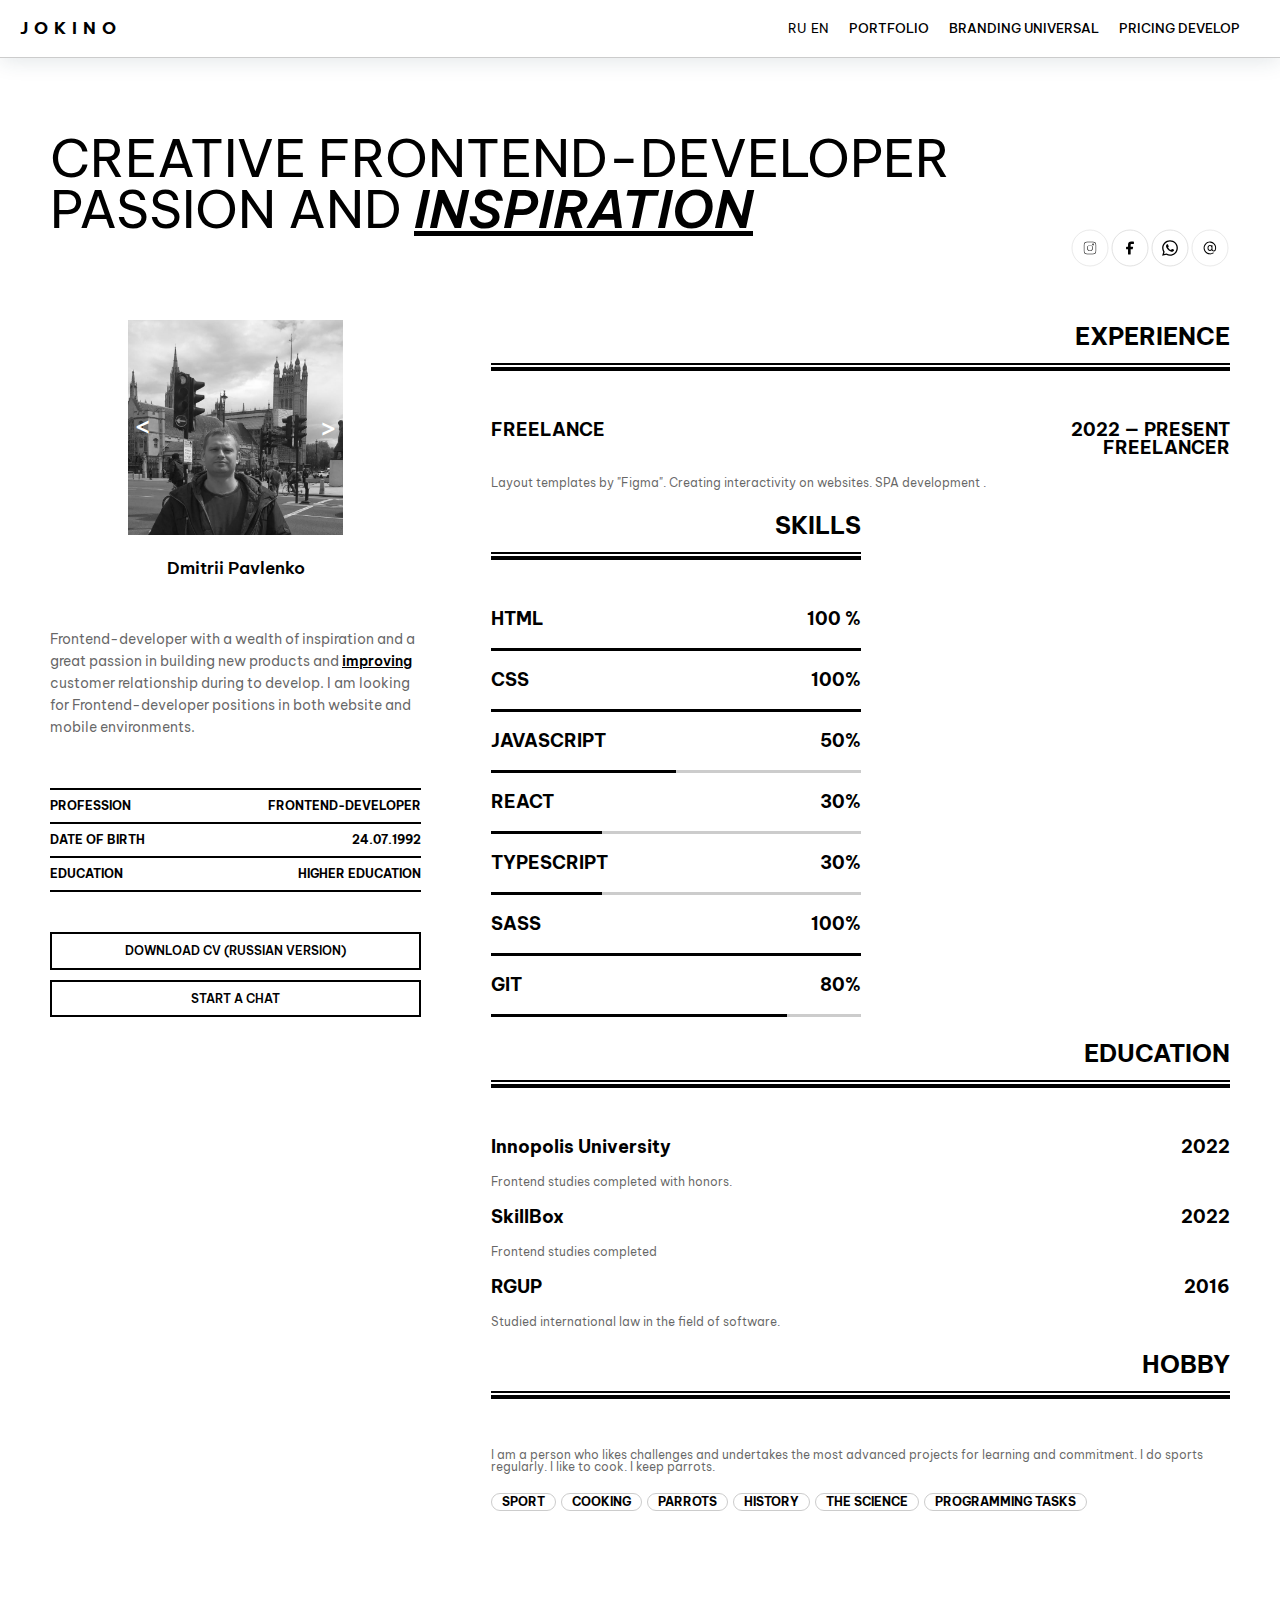
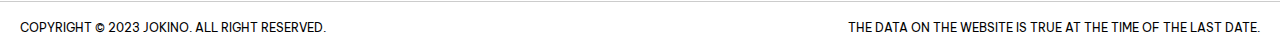
==== commit 4947b3b5: "clean code" ====
--- a/index.html
+++ b/index.html
@@ -139,7 +139,7 @@
                     <p class="content__name">Dmitrii Pavlenko</p>
                     <p class="content__name-description description">
                         Frontend-developer with a wealth of inspiration and a great passion in building new products
-                        and <u class="content__description-strong">improving customer</u> relationship during to
+                        and <u class="content__description-strong">improving</u> customer relationship during to
                         develop. I am looking for Frontend-developer positions in both website and mobile environments.
                     </p>
                     <div class="content__personality-box">
@@ -206,6 +206,7 @@
                                     </div>
                                     <div class="content__scale content__scale--html"></div>
                                 </div>
+                            </div>
                                 <div class="content__middle-personality-box">
                                     <div class="content__personality-item-box">
                                         <div class="content__middle-personality-item">
@@ -273,21 +274,7 @@
                                     </div>
                                 </div>
                             </div>
-                            <div class="content__heading-box">
-                                <h3 class="content__middle-heading">HOBBY</h3>
-                                <div class="content__middle-line"></div>
-                            </div>
-                            <p class="content__middle-personality-description description">I am a person who likes
-                                challenges and undertakes the most advanced projects for learning and commitment.
-                            </p>
-                            <div class="content__tag-box">
-                                <div class="content__tag">HTML</div>
-                                <div class="content__tag">CSS</div>
-                                <div class="content__tag">JAVASCRIPT</div>
-                                <div class="content__tag">REACT</div>
-                                <div class="content__tag">SASS</div>
-                                <div class="content__tag">GIT</div>
-                            </div>
+
                         </div>
                         <div class="content__bottom-right">
                             <div class="content__heading-box">
@@ -325,13 +312,28 @@
                                 <p class="content__middle-personality-description description">Studied international law in the field of software.
                                 </p>
                             </div>
+                            <div class="content__heading-box">
+                                <h3 class="content__middle-heading">HOBBY</h3>
+                                <div class="content__middle-line"></div>
+                            </div>
+                            <p class="content__middle-personality-description description">I am a person who likes
+                                challenges and undertakes the most advanced projects for learning and commitment.
+                                I do sports regularly. I like to cook. I keep parrots.
+                            </p>
+                            <div class="content__tag-box">
+                                <div class="content__tag">SPORT</div>
+                                <div class="content__tag">COOKING</div>
+                                <div class="content__tag">PARROTS</div>
+                                <div class="content__tag">HISTORY</div>
+                                <div class="content__tag">THE SCIENCE</div>
+                                <div class="content__tag">PROGRAMMING TASKS</div>
+                            </div>
                         </div>
                     </div>
                 </div>
             </div>
         </div>
     </div>
-</div>
 <footer class="footer">
     <div class="footer__outer outer">
         <div class="footer__inner inner">
--- a/src/css/style.css
+++ b/src/css/style.css
@@ -311,6 +311,7 @@
 }
 
 .content__middle-line {
+    margin-bottom: 30px;
     height: 8px;
     border-top: 2px solid black;
     border-bottom: 4px solid black;
@@ -328,7 +329,7 @@
 }
 
 .content__personality-item-box:hover {
-    scale: 1.15;
+    scale: 1.1;
 }
 
 .content__scale {
@@ -624,12 +625,20 @@
         width: 450px;
         height: 450px;
     }
+
+    .content__middle-box {
+        margin-bottom: 50px;
+    }
+
+    .content__middle-personality-box {
+        margin-bottom: 50px;
+    }
 }
 
 @media (max-width: 540px) {
     .content__bottom-box {
         flex-direction: column;
-        align-items: center;
+
     }
 
     .content__bottom-left {
@@ -654,9 +663,13 @@
         padding-left: 10px;
         padding-right: 10px;
     }
-}
-
-@media (max-width: 540px) {
+
+    .content__personality-item-box:hover {
+        scale: 1;
+    }
+}
+
+@media (max-width: 440px) {
     .content__slider {
         width: 275px;
     }
@@ -670,4 +683,6 @@
         padding-left: 8px;
         padding-right: 8px;
     }
-}
+
+
+}
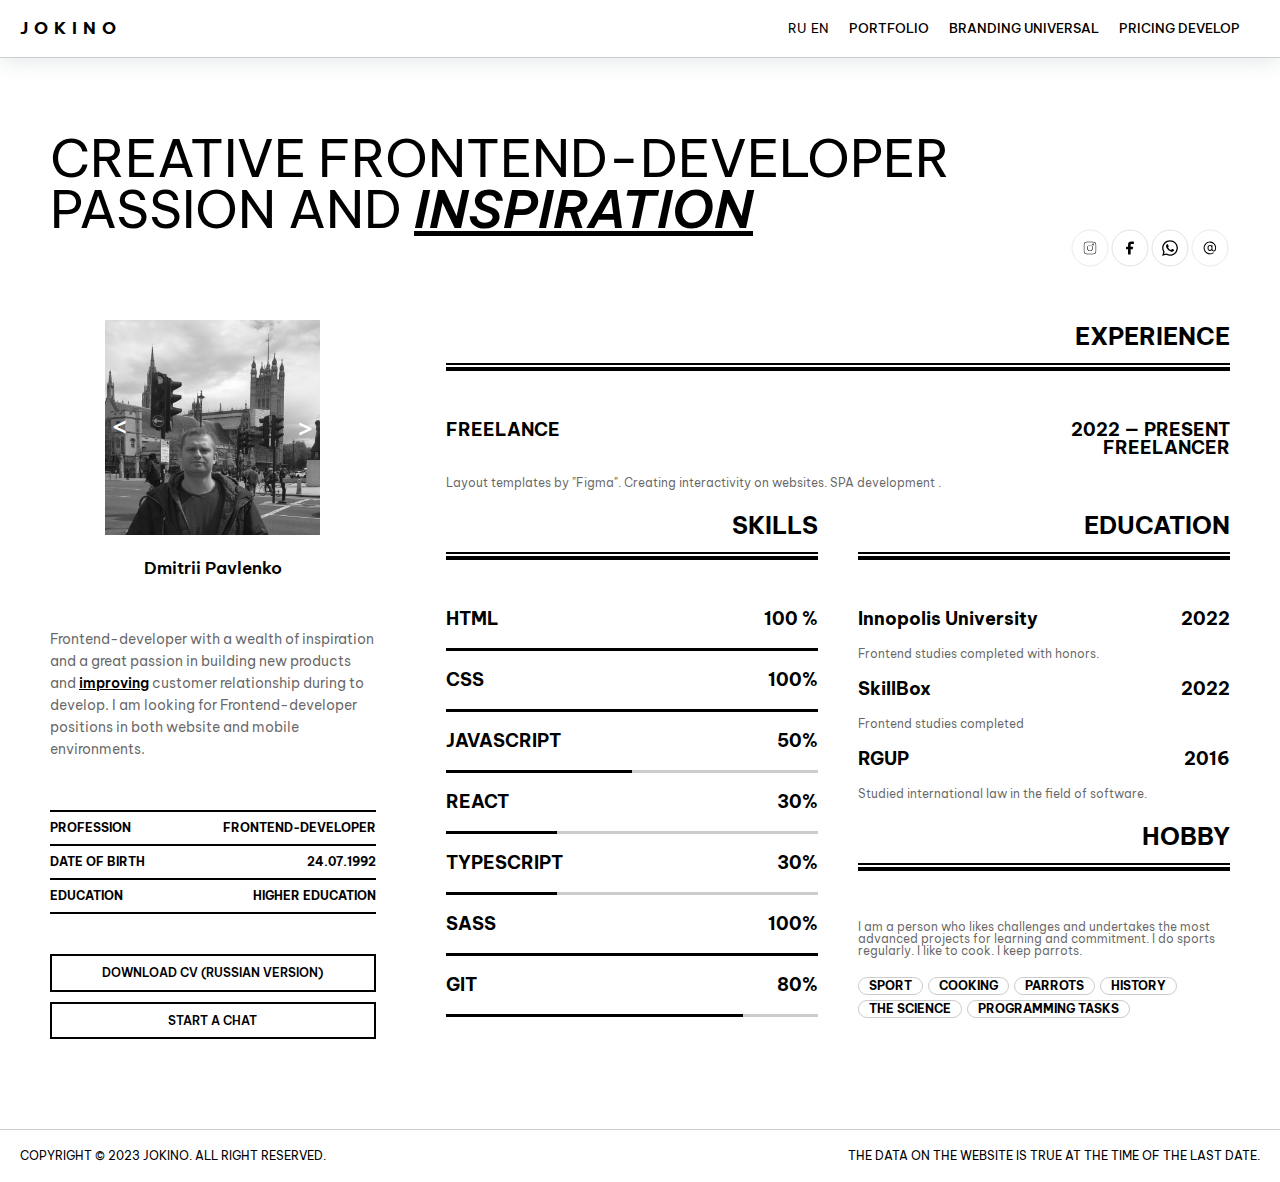
==== commit 6452fc47: "clean code" ====
--- a/index.html
+++ b/index.html
@@ -273,8 +273,6 @@
                                         <div class="content__scale content__scale--git"></div>
                                     </div>
                                 </div>
-                            </div>
-
                         </div>
                         <div class="content__bottom-right">
                             <div class="content__heading-box">
@@ -298,7 +296,6 @@
                                         <span class="content__personality-text text">2022</span>
                                     </div>
                                 </div>
-
                                 <p class="content__middle-personality-description description">Frontend studies completed
                                 </p>
                             </div>
@@ -334,6 +331,7 @@
             </div>
         </div>
     </div>
+</div>
 <footer class="footer">
     <div class="footer__outer outer">
         <div class="footer__inner inner">
--- a/src/css/style.css
+++ b/src/css/style.css
@@ -389,6 +389,8 @@
 
 .content__bottom-box {
     display: flex;
+    flex-direction: row;
+    flex-wrap: nowrap;
 }
 
 .content__bottom-left {
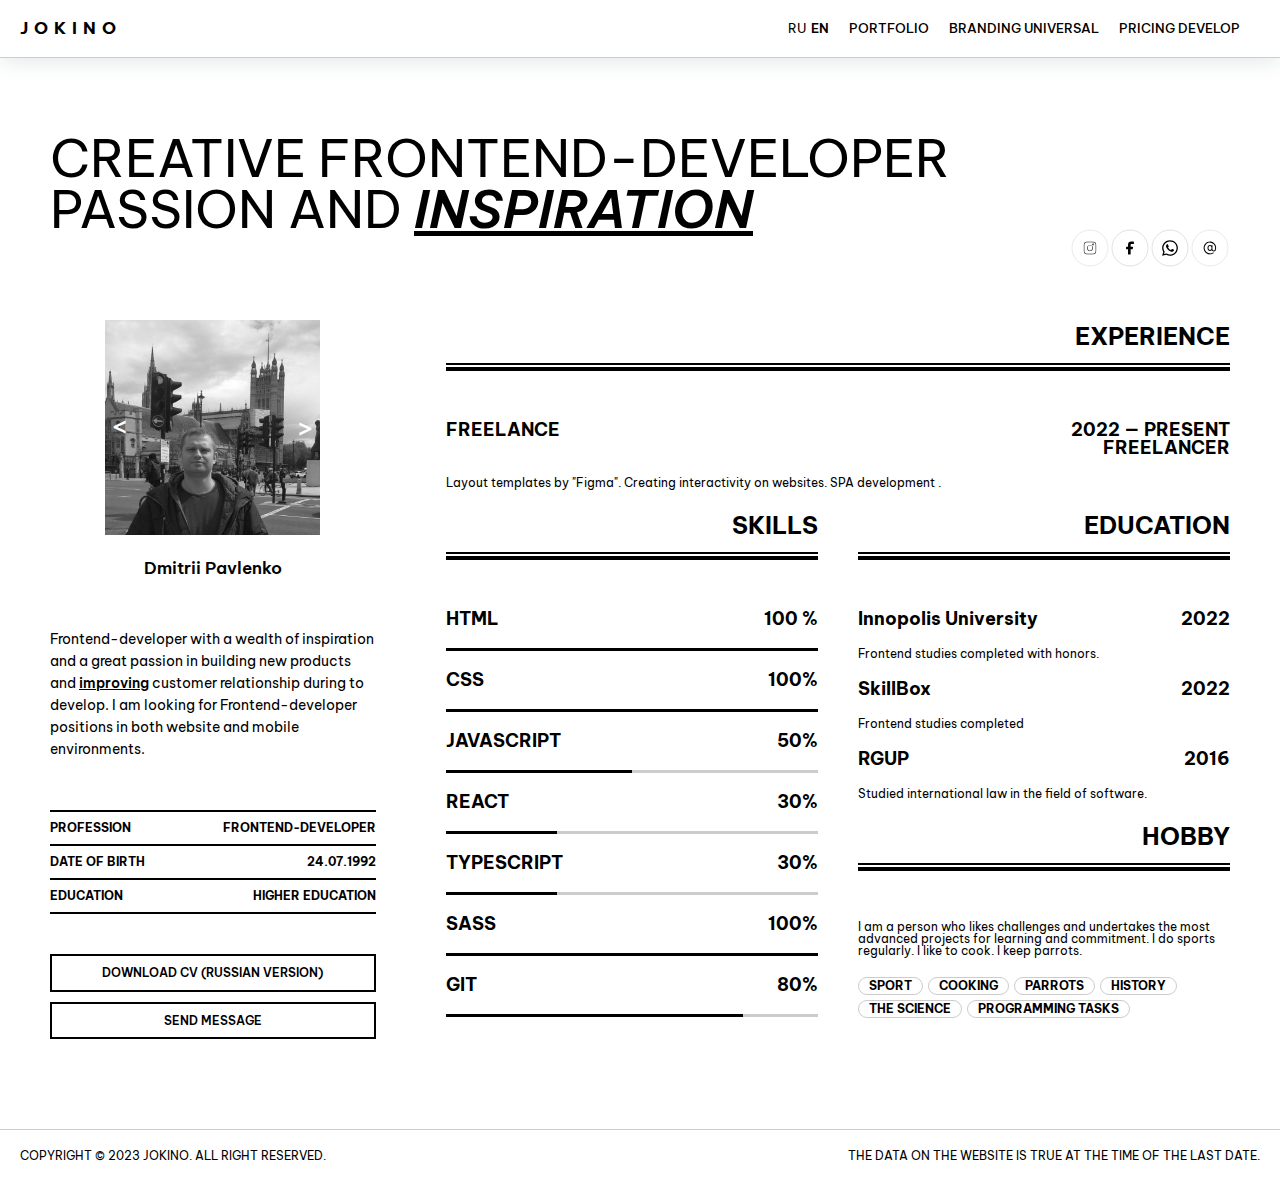
==== commit 05c93d81: "add variables" ====
--- a/index.html
+++ b/index.html
@@ -18,8 +18,16 @@
                 <span class="header__logo-text">JOKINO</span>
             </div>
             <div class="header__language-box">
-                <div class="header__language-item header__language--ru">RU</div>
-                <div class="header__language-item header__language--en">EN</div>
+                <div class="header__language-item header__language--ru">
+                    <a href="./src/pages/russian-version.html">
+                        RU
+                    </a>
+                </div>
+                <div class="header__language-item header__language--en">
+                    <a class="header__language-link" href="#">
+                        EN
+                    </a>
+                </div>
             </div>
             <nav id="nav" class="header__nav">
                 <ul class="header__nav-list">
@@ -165,8 +173,8 @@
                     </div>
                     <div class="content__button-box">
                         <button class="content__button" type="button">
-                            <a class="content__button-link" href="https://wa.me/79615162406" target="_blank">
-                                START A CHAT
+                            <a class="content__button-link" href="https://t.me/Jokino1" target="_blank">
+                                SEND MESSAGE
                             </a>
                         </button>
                     </div>
@@ -207,72 +215,72 @@
                                     <div class="content__scale content__scale--html"></div>
                                 </div>
                             </div>
-                                <div class="content__middle-personality-box">
-                                    <div class="content__personality-item-box">
-                                        <div class="content__middle-personality-item">
-                                            <span class="content__personality-item-left text">CSS</span>
-                                            <div class="content_personality-item-right">
-                                                <span class="content__personality-text text">100%</span>
-                                            </div>
-                                        </div>
-                                        <div class="content__scale content__scale--css"></div>
-                                    </div>
-                                </div>
-                                <div class="content__middle-personality-box">
-                                    <div class="content__personality-item-box">
-                                        <div class="content__middle-personality-item">
-                                            <span class="content__personality-item-left text">JAVASCRIPT</span>
-                                            <div class="content_personality-item-right">
-                                                <span class="content__personality-text text">50%</span>
-                                            </div>
-                                        </div>
-                                        <div class="content__scale content__scale--javascript"></div>
-                                    </div>
-                                </div>
-                                <div class="content__middle-personality-box">
-                                    <div class="content__personality-item-box">
-                                        <div class="content__middle-personality-item">
-                                            <span class="content__personality-item-left text">REACT</span>
-                                            <div class="content_personality-item-right">
-                                                <span class="content__personality-text text">30%</span>
-                                            </div>
-                                        </div>
-                                        <div class="content__scale content__scale--react"></div>
-                                    </div>
-                                </div>
-                                <div class="content__middle-personality-box">
-                                    <div class="content__personality-item-box">
-                                        <div class="content__middle-personality-item">
-                                            <span class="content__personality-item-left text">TYPESCRIPT</span>
-                                            <div class="content_personality-item-right">
-                                                <span class="content__personality-text text">30%</span>
-                                            </div>
-                                        </div>
-                                        <div class="content__scale content__scale--typescript"></div>
-                                    </div>
-                                </div>
-                                <div class="content__middle-personality-box">
-                                    <div class="content__personality-item-box">
-                                        <div class="content__middle-personality-item">
-                                            <span class="content__personality-item-left text">SASS</span>
-                                            <div class="content_personality-item-right">
-                                                <span class="content__personality-text text">100%</span>
-                                            </div>
-                                        </div>
-                                        <div class="content__scale content__scale--sass"></div>
-                                    </div>
-                                </div>
-                                <div class="content__middle-personality-box">
-                                    <div class="content__personality-item-box">
-                                        <div class="content__middle-personality-item">
-                                            <span class="content__personality-item-left text">GIT</span>
-                                            <div class="content_personality-item-right">
-                                                <span class="content__personality-text text">80%</span>
-                                            </div>
-                                        </div>
-                                        <div class="content__scale content__scale--git"></div>
-                                    </div>
-                                </div>
+                            <div class="content__middle-personality-box">
+                                <div class="content__personality-item-box">
+                                    <div class="content__middle-personality-item">
+                                        <span class="content__personality-item-left text">CSS</span>
+                                        <div class="content_personality-item-right">
+                                            <span class="content__personality-text text">100%</span>
+                                        </div>
+                                    </div>
+                                    <div class="content__scale content__scale--css"></div>
+                                </div>
+                            </div>
+                            <div class="content__middle-personality-box">
+                                <div class="content__personality-item-box">
+                                    <div class="content__middle-personality-item">
+                                        <span class="content__personality-item-left text">JAVASCRIPT</span>
+                                        <div class="content_personality-item-right">
+                                            <span class="content__personality-text text">50%</span>
+                                        </div>
+                                    </div>
+                                    <div class="content__scale content__scale--javascript"></div>
+                                </div>
+                            </div>
+                            <div class="content__middle-personality-box">
+                                <div class="content__personality-item-box">
+                                    <div class="content__middle-personality-item">
+                                        <span class="content__personality-item-left text">REACT</span>
+                                        <div class="content_personality-item-right">
+                                            <span class="content__personality-text text">30%</span>
+                                        </div>
+                                    </div>
+                                    <div class="content__scale content__scale--react"></div>
+                                </div>
+                            </div>
+                            <div class="content__middle-personality-box">
+                                <div class="content__personality-item-box">
+                                    <div class="content__middle-personality-item">
+                                        <span class="content__personality-item-left text">TYPESCRIPT</span>
+                                        <div class="content_personality-item-right">
+                                            <span class="content__personality-text text">30%</span>
+                                        </div>
+                                    </div>
+                                    <div class="content__scale content__scale--typescript"></div>
+                                </div>
+                            </div>
+                            <div class="content__middle-personality-box">
+                                <div class="content__personality-item-box">
+                                    <div class="content__middle-personality-item">
+                                        <span class="content__personality-item-left text">SASS</span>
+                                        <div class="content_personality-item-right">
+                                            <span class="content__personality-text text">100%</span>
+                                        </div>
+                                    </div>
+                                    <div class="content__scale content__scale--sass"></div>
+                                </div>
+                            </div>
+                            <div class="content__middle-personality-box">
+                                <div class="content__personality-item-box">
+                                    <div class="content__middle-personality-item">
+                                        <span class="content__personality-item-left text">GIT</span>
+                                        <div class="content_personality-item-right">
+                                            <span class="content__personality-text text">80%</span>
+                                        </div>
+                                    </div>
+                                    <div class="content__scale content__scale--git"></div>
+                                </div>
+                            </div>
                         </div>
                         <div class="content__bottom-right">
                             <div class="content__heading-box">
@@ -296,7 +304,8 @@
                                         <span class="content__personality-text text">2022</span>
                                     </div>
                                 </div>
-                                <p class="content__middle-personality-description description">Frontend studies completed
+                                <p class="content__middle-personality-description description">Frontend studies
+                                    completed
                                 </p>
                             </div>
                             <div class="content__middle-personality-box">
@@ -306,7 +315,8 @@
                                         <span class="content__personality-text text">2016</span>
                                     </div>
                                 </div>
-                                <p class="content__middle-personality-description description">Studied international law in the field of software.
+                                <p class="content__middle-personality-description description">Studied international law
+                                    in the field of software.
                                 </p>
                             </div>
                             <div class="content__heading-box">
--- a/src/css/style.css
+++ b/src/css/style.css
@@ -1,4 +1,10 @@
 @import url('https://fonts.googleapis.com/css2?family=Be+Vietnam+Pro:wght@400;500;600&display=swap');
+
+:root {
+    --black: #000000;
+    --white: #ffffff;
+    --gray: #cccccc;
+}
 
 * {
     box-sizing: border-box;
@@ -14,7 +20,7 @@
 }
 
 .description {
-    color: #00000099;
+    color: var(--black);
 }
 
 .text {
@@ -34,7 +40,7 @@
 
 .header {
     margin-bottom: 40px;
-    border-bottom: 1px solid #CCCCCC;
+    border-bottom: 1px solid var(--gray);
     box-shadow: 0 4px 21px -1px rgba(34, 60, 80, 0.13);
 }
 
@@ -67,6 +73,10 @@
 
 .header__language-item {
     font-size: 1.085rem;
+}
+
+.header__language-link {
+    font-weight: 600;
 }
 
 .header__language--ru {
@@ -115,7 +125,7 @@
 
 .header__line {
     height: 1px;
-    background-color: #000000;
+    background-color: var(--black);
     transition: all 0.5s;
 }
 
@@ -170,11 +180,11 @@
 }
 
 .content__social-icon:hover {
-    fill: #ffffff;
+    fill: var(--white);
 }
 
 .content__social-icon:hover rect {
-    fill: #000000;
+    fill: var(--black);
 }
 
 .content__bottom-container {
@@ -217,15 +227,15 @@
     position: absolute;
     top: 50%;
     font-size: 2.5rem;
-    color: #ffffff;
+    color: var(--white);
     background-color: transparent;
-    border: #CCCCCC;
+    border: var(--gray);
     line-height: 1;
 }
 
 .content__btn:hover {
     cursor: pointer;
-    color: #000000;
+    color: var(--black);
 }
 
 .content__btn--prev {
@@ -253,7 +263,7 @@
 
 .content__description-strong {
     font-weight: 600;
-    color: #000000;
+    color: var(--black);
     animation: strong-description-appear 2s linear;
 }
 
@@ -262,7 +272,7 @@
 }
 
 .content__personality-item--first {
-    border-top: 2px solid #000000;
+    border-top: 2px solid var(--black);
 }
 
 .content__personality-item {
@@ -270,7 +280,7 @@
     justify-content: space-between;
     padding-top: 10px;
     padding-bottom: 10px;
-    border-bottom: 2px solid #000000;
+    border-bottom: 2px solid var(--black);
 }
 
 .content__button-box:not(:last-child) {
@@ -284,12 +294,12 @@
     font-weight: 600;
     cursor: pointer;
     transition: all 0.5s ease-in-out;
-    border: 2px solid #000000;
+    border: 2px solid var(--black);
 }
 
 .content__button:hover {
-    background-color: #000000;
-    color: #ffffff;
+    background-color: var(--black);
+    color: var(--white);
 }
 
 .content__button-link {
@@ -336,7 +346,7 @@
     margin-bottom: 20px;
     width: 100%;
     height: 3px;
-    background-color: #CCCCCC;
+    background-color: var(--gray);
 }
 
 .content__scale::after {
@@ -344,7 +354,7 @@
     display: block;
     width: 100%;
     height: 3px;
-    background-color: #000000;
+    background-color: var(--black);
     z-index: 1;
     animation: scale-transform-100 2s linear both;
 }
@@ -410,14 +420,14 @@
 }
 
 .content__tag {
-    border: 1px solid #CCCCCC;
+    border: 1px solid var(--gray);
     border-radius: 10px;
     padding: 2px 10px;
     font-weight: 700;
 }
 
 .footer {
-    border-top: 1px solid #CCCCCC;
+    border-top: 1px solid var(--gray);
 }
 
 .footer__inner {
@@ -529,7 +539,7 @@
 @media (max-width: 1024px) {
     .logo-text-appear {
         display: block;
-        color: #ffffff;
+        color: var(--white);
     }
 
     .header__burger-button {
@@ -545,7 +555,7 @@
     }
 
     .header__burger-button--is-active .header__line {
-        background-color: #ffffff;
+        background-color: var(--white);
         transition: all 0.5s;
     }
 
@@ -565,7 +575,7 @@
         right: 0;
         top: 1px;
         z-index: 10;
-        background-color: #000000;
+        background-color: var(--black);
         transition: transform 0.6s ease-in-out;
         transform: translateX(110%);
         height: 100vh;
@@ -578,7 +588,7 @@
 
     .header__nav-item {
         margin-right: 0;
-        color: #ffffff;
+        color: var(--white);
     }
 
     .header__nav-item:not(:last-child) {
@@ -638,6 +648,10 @@
 }
 
 @media (max-width: 540px) {
+    .content__middle-box {
+        margin-bottom: 50px;
+    }
+
     .content__bottom-box {
         flex-direction: column;
 
@@ -645,7 +659,7 @@
 
     .content__bottom-left {
         margin-right: 0;
-        margin-bottom: 50px;
+        margin-bottom: 30px;
     }
 
     .content__title {
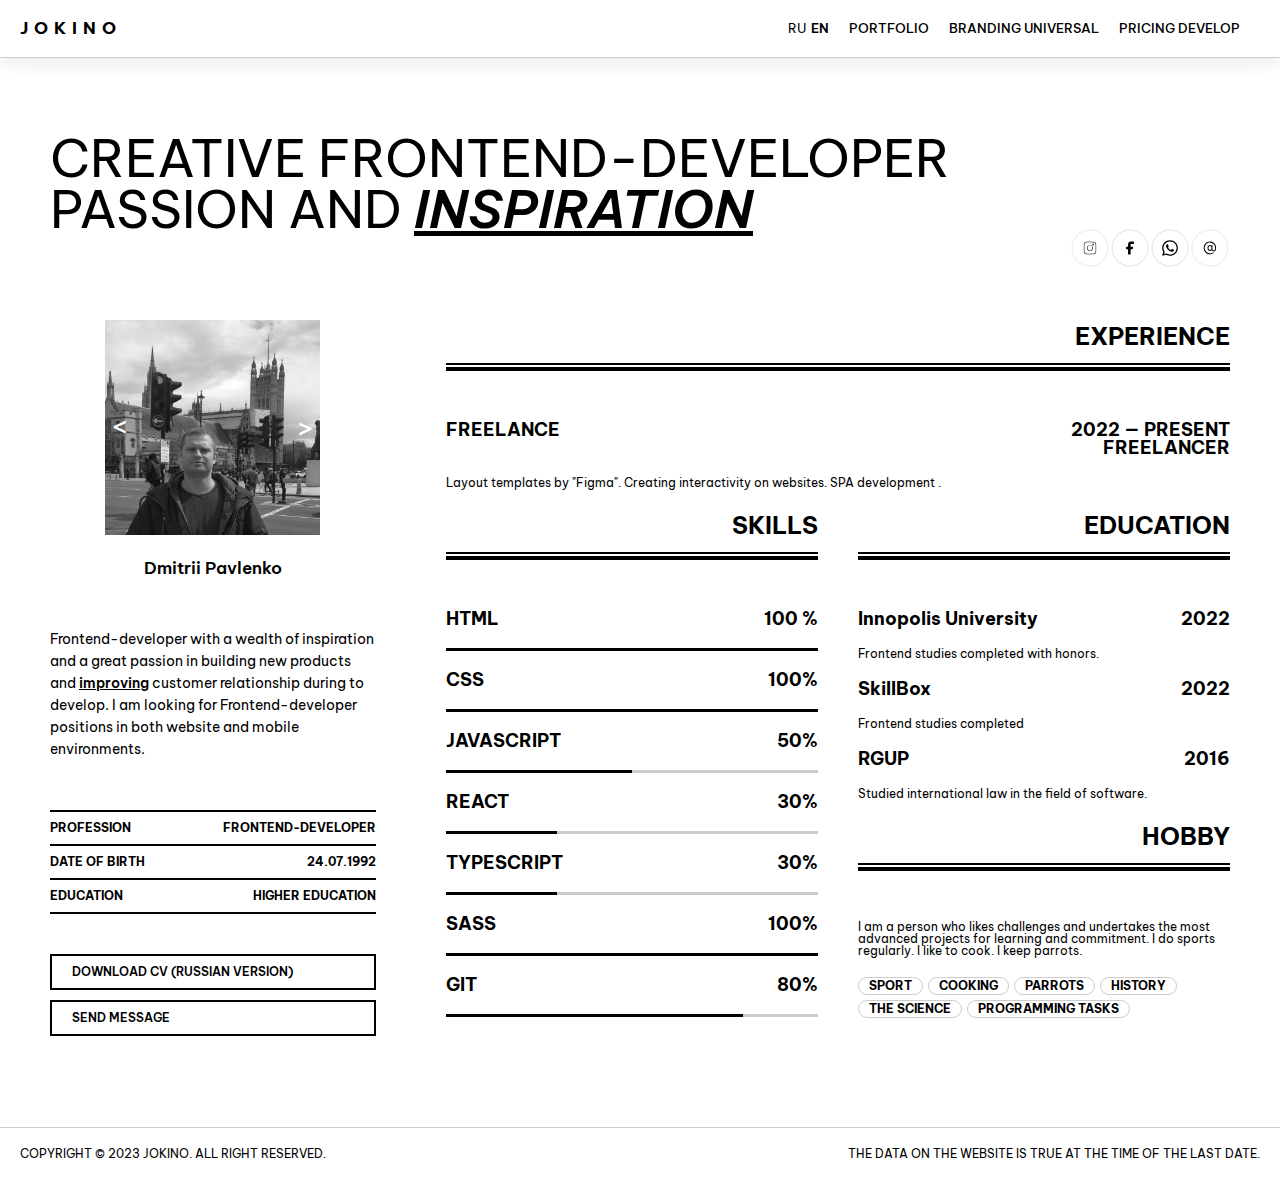
==== commit e1e0628c: "fix by w3c validator" ====
--- a/index.html
+++ b/index.html
@@ -3,11 +3,11 @@
 <head>
     <meta charset="UTF-8">
     <meta name="viewport"
-          content="width=device-width, user-scalable=no, initial-scale=1.0, maximum-scale=1.0, minimum-scale=1.0">
+          content="width=device-width, initial-scale=1.0">
     <title>CV | Dmitrii Pavlenko</title>
-    <link rel="stylesheet" href="./src/css/reset.css"/>
-    <link rel="stylesheet" href="./src/css/style.css"/>
-    <link rel="stylesheet" href="./src/css/normalize.css"/>
+    <link rel="stylesheet" href="./src/css/reset.css">
+    <link rel="stylesheet" href="./src/css/style.css">
+    <link rel="stylesheet" href="./src/css/normalize.css">
     <script defer src="./src/js/script.js"></script>
 </head>
 <body>
@@ -77,8 +77,8 @@
                                         <rect x="-49.28" y="-49.28" width="162.56" height="162.56" rx="81.28"
                                               fill="#ffffff" stroke-width="2" stroke="#CCCCCC"></rect>
                                     </g>
-                                    <g id="SVGRepo_tracerCarrier" stroke-linecap="round" stroke-linejoin="round"></g>
-                                    <g id="SVGRepo_iconCarrier"><title></title>
+                                    <g stroke-linecap="round" stroke-linejoin="round"></g>
+                                    <g><title></title>
                                         <path d="M44,57H20A13,13,0,0,1,7,44V20A13,13,0,0,1,20,7H44A13,13,0,0,1,57,20V44A13,13,0,0,1,44,57ZM20,9A11,11,0,0,0,9,20V44A11,11,0,0,0,20,55H44A11,11,0,0,0,55,44V20A11,11,0,0,0,44,9Z"></path>
                                         <path d="M32,43.67A11.67,11.67,0,1,1,43.67,32,11.68,11.68,0,0,1,32,43.67Zm0-21.33A9.67,9.67,0,1,0,41.67,32,9.68,9.68,0,0,0,32,22.33Z"></path>
                                         <path d="M44.5,21A3.5,3.5,0,1,1,48,17.5,3.5,3.5,0,0,1,44.5,21Zm0-5A1.5,1.5,0,1,0,46,17.5,1.5,1.5,0,0,0,44.5,16Z"></path>
@@ -97,8 +97,8 @@
                                         <rect x="-18.48" y="-18.48" width="60.96" height="60.96" rx="30.48"
                                               fill="#ffffff" stroke-width="1" stroke="#CCCCCC"></rect>
                                     </g>
-                                    <g id="SVGRepo_tracerCarrier" stroke-linecap="round" stroke-linejoin="round"></g>
-                                    <g id="SVGRepo_iconCarrier">
+                                    <g stroke-linecap="round" stroke-linejoin="round"></g>
+                                    <g>
                                         <path id="primary"
                                               d="M14,6h3a1,1,0,0,0,1-1V3a1,1,0,0,0-1-1H14A5,5,0,0,0,9,7v3H7a1,1,0,0,0-1,1v2a1,1,0,0,0,1,1H9v7a1,1,0,0,0,1,1h2a1,1,0,0,0,1-1V14h2.22a1,1,0,0,0,1-.76l.5-2a1,1,0,0,0-1-1.24H13V7A1,1,0,0,1,14,6Z"></path>
                                     </g>
@@ -112,9 +112,9 @@
                                      xmlns="http://www.w3.org/2000/svg"
                                      viewBox="-18.48 -18.48 60.96 60.96"
                                      xml:space="preserve" stroke="#7c7c7c" stroke-width="0.00024000000000000003"><g stroke-width="0" transform="translate(1.1999999999999993,1.1999999999999993), scale(0.9)"><rect x="-18.48" y="-18.48" width="60.96" height="60.96" rx="30.48" fill="#ffffff" stroke-width="1" stroke="#CCCCCC"></rect></g>
-                                    <g id="SVGRepo_tracerCarrier" stroke-linecap="round" stroke-linejoin="round"
+                                    <g stroke-linecap="round" stroke-linejoin="round"
                                        stroke="#CCCCCC" stroke-width="0.096"></g>
-                                    <g id="SVGRepo_iconCarrier"> <g id="WA_Logo"> <g> <path fill-rule="evenodd"
+                                    <g> <g id="WA_Logo"> <g> <path fill-rule="evenodd"
                                                                                             clip-rule="evenodd"
                                                                                             d="M20.5,3.5C18.25,1.25,15.2,0,12,0C5.41,0,0,5.41,0,12c0,2.11,0.65,4.11,1.7,5.92 L0,24l6.33-1.55C8.08,23.41,10,24,12,24c6.59,0,12-5.41,12-12C24,8.81,22.76,5.76,20.5,3.5z M12,22c-1.78,0-3.48-0.59-5.01-1.49 l-0.36-0.22l-3.76,0.99l1-3.67l-0.24-0.38C2.64,15.65,2,13.88,2,12C2,6.52,6.52,2,12,2c2.65,0,5.2,1.05,7.08,2.93S22,9.35,22,12 C22,17.48,17.47,22,12,22z M17.5,14.45c-0.3-0.15-1.77-0.87-2.04-0.97c-0.27-0.1-0.47-0.15-0.67,0.15 c-0.2,0.3-0.77,0.97-0.95,1.17c-0.17,0.2-0.35,0.22-0.65,0.07c-0.3-0.15-1.26-0.46-2.4-1.48c-0.89-0.79-1.49-1.77-1.66-2.07 c-0.17-0.3-0.02-0.46,0.13-0.61c0.13-0.13,0.3-0.35,0.45-0.52s0.2-0.3,0.3-0.5c0.1-0.2,0.05-0.37-0.02-0.52 C9.91,9.02,9.31,7.55,9.06,6.95c-0.24-0.58-0.49-0.5-0.67-0.51C8.22,6.43,8.02,6.43,7.82,6.43S7.3,6.51,7.02,6.8 C6.75,7.1,5.98,7.83,5.98,9.3c0,1.47,1.07,2.89,1.22,3.09c0.15,0.2,2.11,3.22,5.1,4.51c0.71,0.31,1.27,0.49,1.7,0.63 c0.72,0.23,1.37,0.2,1.88,0.12c0.57-0.09,1.77-0.72,2.02-1.42c0.25-0.7,0.25-1.3,0.17-1.42C18,14.68,17.8,14.6,17.5,14.45z"></path> </g> </g> </g></svg>
                             </a>
@@ -125,8 +125,8 @@
                                 <svg class="content__social-icon content__social-icon--email" fill="#000000"
                                      height="64px" width="64px" id="Icons"
                                      viewBox="-24.64 -24.64 81.28 81.28" xml:space="preserve"><g stroke-width="0" transform="translate(1.5999999999999996,1.5999999999999996), scale(0.9)"><rect x="-24.64" y="-24.64" width="81.28" height="81.28" rx="40.64" fill="#ffffff" stroke-width="1" stroke="#CCCCCC"></rect></g>
-                                    <g id="SVGRepo_tracerCarrier" stroke-linecap="round" stroke-linejoin="round"></g>
-                                    <g id="SVGRepo_iconCarrier"> <path
+                                    <g stroke-linecap="round" stroke-linejoin="round"></g>
+                                    <g> <path
                                             d="M26.2,8.5c-2.2-3.2-5.6-5.2-9.3-5.5c-0.3,0-0.6,0-0.9,0c-3.7,0-7.2,1.6-9.7,4.3c-2.5,2.7-3.6,6.4-3.2,10.1 c0.7,6,5.5,10.8,11.5,11.4C15,29,15.5,29,16,29c2.6,0,5-0.7,7.2-2.2c0.5-0.3,0.6-0.9,0.3-1.4c-0.3-0.5-0.9-0.6-1.4-0.3 c-2.2,1.4-4.7,2.1-7.3,1.8c-5.1-0.5-9.1-4.6-9.7-9.7C4.7,14.1,5.7,11,7.8,8.7c2.3-2.5,5.6-3.9,9-3.6c3.2,0.2,6,1.9,7.8,4.6 c1.9,2.9,2.4,6.3,1.3,9.6l0,0.1c-0.3,1-1.3,1.7-2.4,1.7c-1.4,0-2.5-1.1-2.5-2.5V17v-2v-4c0-0.6-0.4-1-1-1s-1,0.4-1,1v0 c-0.8-0.6-1.9-1-3-1c-2.8,0-5,2.2-5,5v2c0,2.8,2.2,5,5,5c1.4,0,2.6-0.6,3.5-1.4c0.7,1.4,2.2,2.4,4,2.4c1.9,0,3.6-1.2,4.3-3.1l0-0.1 C29.1,16,28.5,11.9,26.2,8.5z M19,17c0,1.7-1.3,3-3,3s-3-1.3-3-3v-2c0-1.7,1.3-3,3-3s3,1.3,3,3V17z"></path> </g></svg>
                             </a>
                         </li>
@@ -141,8 +141,8 @@
                             <img class="content__slider-img" src="./src/images/avatarThai.jpg" alt="Photo Thai">
                             <img class="content__slider-img" src="./src/images/avatarAlmatyCut.jpg" alt="Photo Thai">
                         </div>
-                        <button class="content__btn content__btn--prev" type="button">&gt</button>
-                        <button class="content__btn content__btn--next" type="button">&gt</button>
+                        <button class="content__btn content__btn--prev" type="button">&gt;</button>
+                        <button class="content__btn content__btn--next" type="button">&gt;</button>
                     </div>
                     <p class="content__name">Dmitrii Pavlenko</p>
                     <p class="content__name-description description">
@@ -165,18 +165,18 @@
                         </div>
                     </div>
                     <div class="content__button-box">
-                        <button class="content__button" type="button">
+                        <div class="content__button">
                             <a class="content__button-link" href="./src/files/cv_russian.pdf" download>
                                 DOWNLOAD CV (RUSSIAN VERSION)
                             </a>
-                        </button>
+                        </div>
                     </div>
                     <div class="content__button-box">
-                        <button class="content__button" type="button">
+                        <div class="content__button">
                             <a class="content__button-link" href="https://t.me/Jokino1" target="_blank">
                                 SEND MESSAGE
                             </a>
-                        </button>
+                        </div>
                     </div>
                 </div>
                 <div class="content__right">
